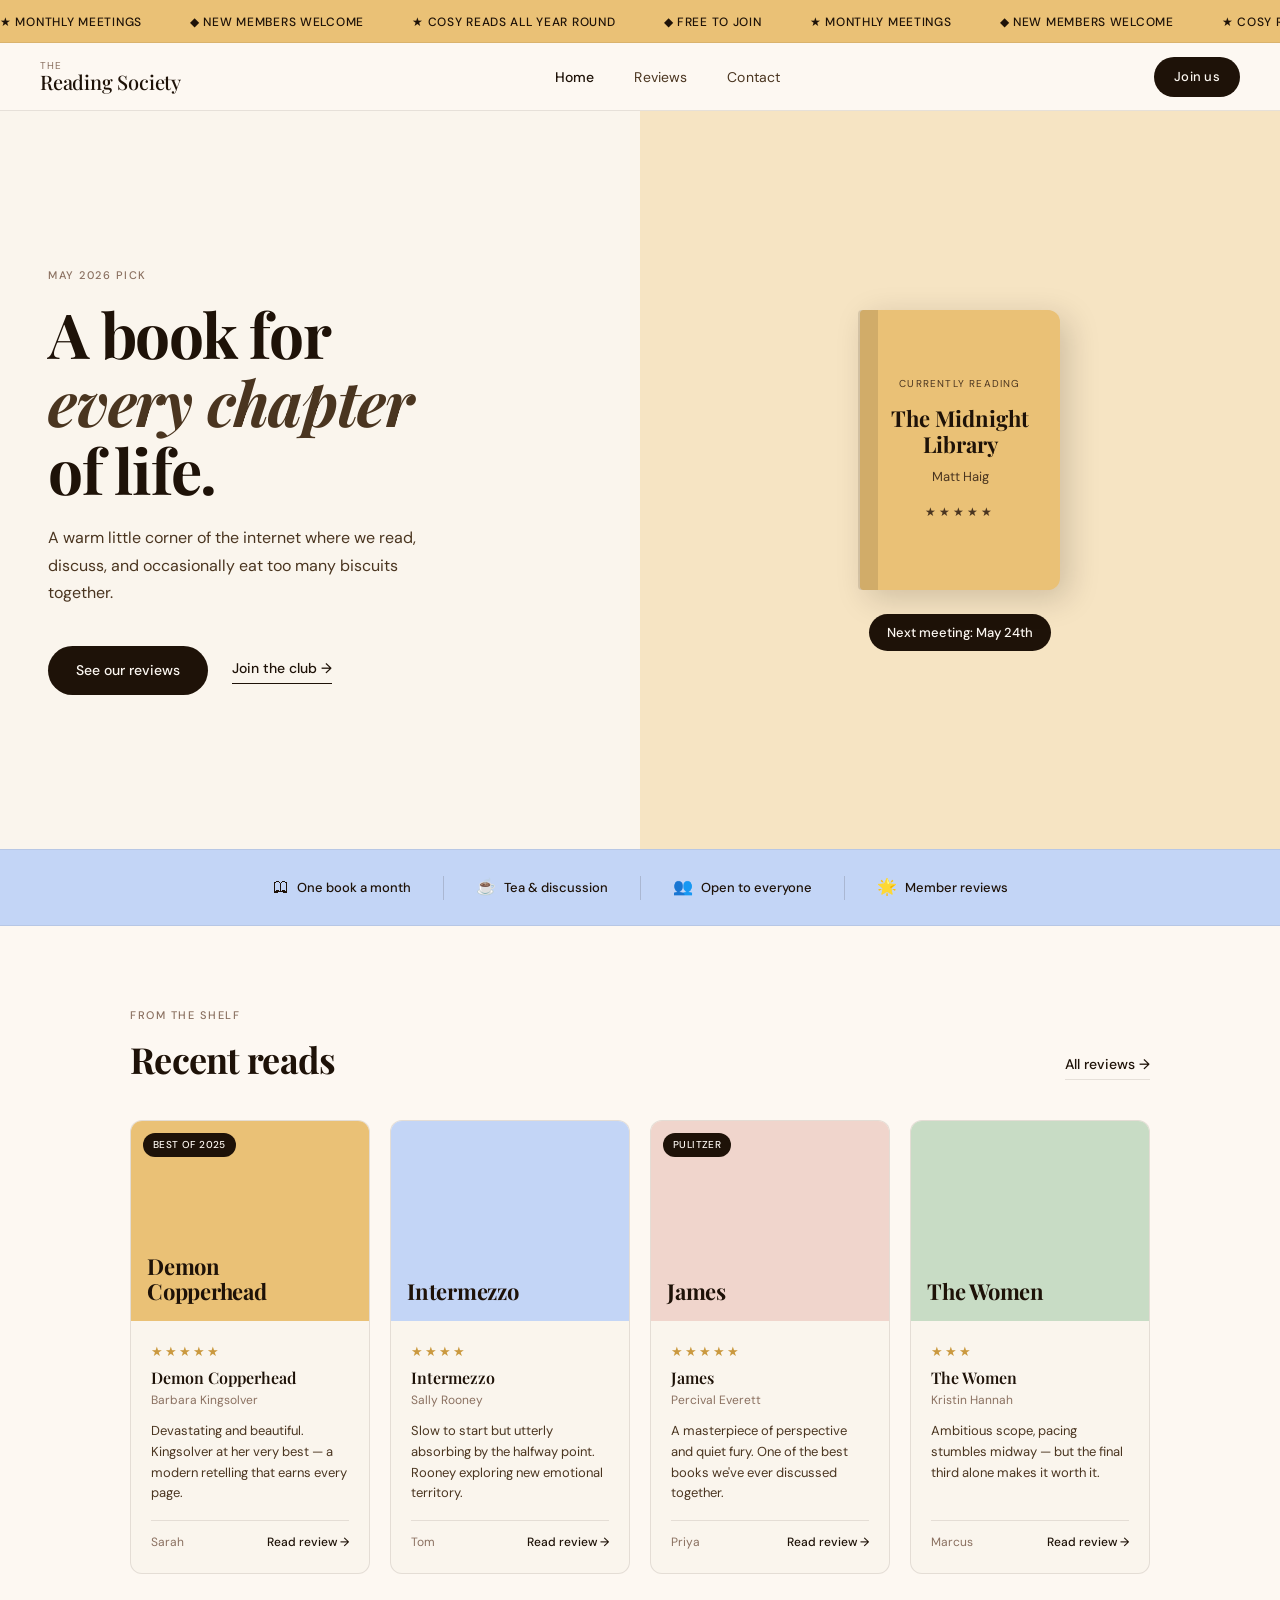
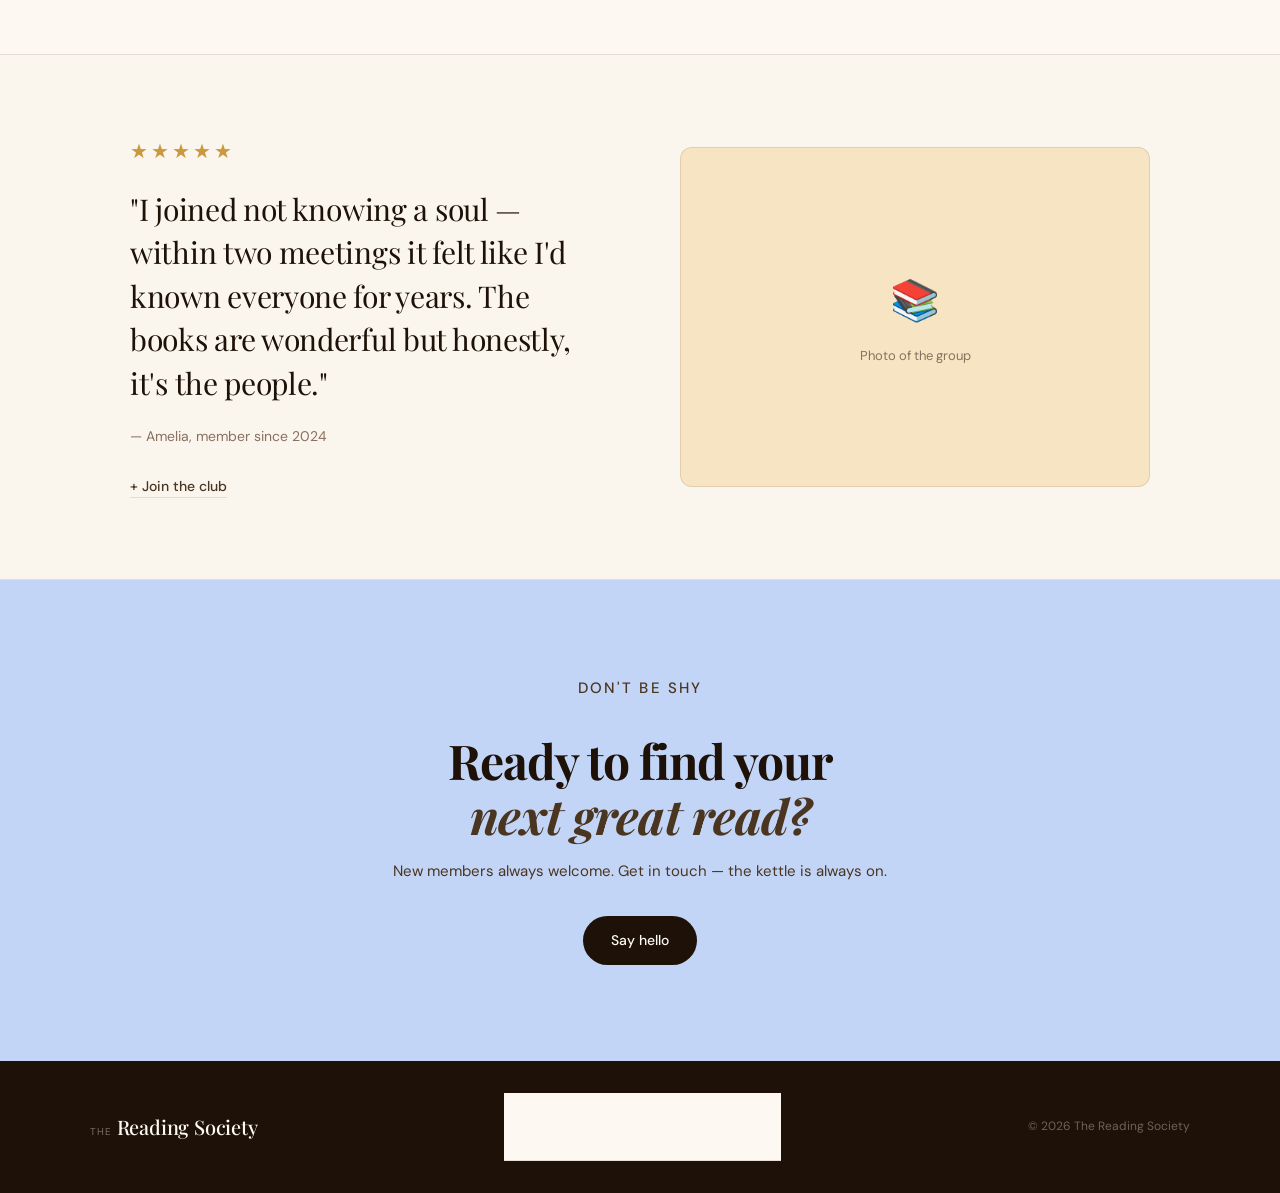
==== index.html @ 48750573 "Add files via upload" ====
<!DOCTYPE html>
<html lang="en">
<head>
  <meta charset="UTF-8" />
  <meta name="viewport" content="width=device-width, initial-scale=1.0" />
  <title>The Reading Society</title>
  <link rel="preconnect" href="https://fonts.googleapis.com" />
  <link href="https://fonts.googleapis.com/css2?family=Playfair+Display:ital,wght@0,400;0,500;0,700;1,400;1,700&family=DM+Sans:wght@300;400;500&display=swap" rel="stylesheet" />
  <link rel="stylesheet" href="style.css" />
</head>
<body>

  <!-- Ticker -->
  <div class="ticker">
    <div class="ticker-track">
      <span>&#9733; Monthly meetings</span>
      <span>&#9670; New members welcome</span>
      <span>&#9733; Cosy reads all year round</span>
      <span>&#9670; Free to join</span>
      <span>&#9733; Monthly meetings</span>
      <span>&#9670; New members welcome</span>
      <span>&#9733; Cosy reads all year round</span>
      <span>&#9670; Free to join</span>
    </div>
  </div>

  <!-- Nav -->
  <nav>
    <a href="index.html" class="logo">
      <span class="logo-word">the</span>
      <span class="logo-main">Reading Society</span>
    </a>
    <ul class="nav-links">
      <li><a href="index.html" class="active">Home</a></li>
      <li><a href="reviews.html">Reviews</a></li>
      <li><a href="contact.html">Contact</a></li>
    </ul>
    <a href="contact.html" class="nav-cta">Join us</a>
  </nav>

  <!-- Hero -->
  <section class="hero">
    <div class="hero-text">
      <p class="hero-eyebrow">May 2026 pick</p>
      <h1>A book for<br><em>every chapter</em><br>of life.</h1>
      <p class="hero-sub">A warm little corner of the internet where we read, discuss, and occasionally eat too many biscuits together.</p>
      <div class="hero-actions">
        <a href="reviews.html" class="btn-dark">See our reviews</a>
        <a href="contact.html" class="btn-ghost">Join the club &rarr;</a>
      </div>
    </div>
    <div class="hero-book">
      <div class="book-cover">
        <div class="book-cover-inner">
          <p class="cover-label">Currently reading</p>
          <h2>The Midnight Library</h2>
          <p class="cover-author">Matt Haig</p>
          <div class="cover-stars">&#9733;&#9733;&#9733;&#9733;&#9733;</div>
        </div>
      </div>
      <div class="hero-pill">Next meeting: May 24th</div>
    </div>
  </section>

  <!-- Feature strip -->
  <div class="feature-strip">
    <div class="feature-item">
      <span class="feature-icon">&#128366;</span>
      <span>One book a month</span>
    </div>
    <div class="feature-divider"></div>
    <div class="feature-item">
      <span class="feature-icon">&#9749;</span>
      <span>Tea & discussion</span>
    </div>
    <div class="feature-divider"></div>
    <div class="feature-item">
      <span class="feature-icon">&#128101;</span>
      <span>Open to everyone</span>
    </div>
    <div class="feature-divider"></div>
    <div class="feature-item">
      <span class="feature-icon">&#127775;</span>
      <span>Member reviews</span>
    </div>
  </div>

  <!-- Recent reads -->
  <section class="section">
    <div class="section-head">
      <div>
        <p class="eyebrow">From the shelf</p>
        <h2 class="section-title">Recent reads</h2>
      </div>
      <a href="reviews.html" class="link-arrow">All reviews &rarr;</a>
    </div>

    <div class="books-grid">

      <div class="book-card">
        <div class="book-card-img gold">
          <span class="card-badge">Best of 2025</span>
          <div class="card-book-title">Demon<br>Copperhead</div>
        </div>
        <div class="book-card-body">
          <div class="card-stars">&#9733;&#9733;&#9733;&#9733;&#9733;</div>
          <h3>Demon Copperhead</h3>
          <p class="card-author">Barbara Kingsolver</p>
          <p class="card-excerpt">Devastating and beautiful. Kingsolver at her very best — a modern retelling that earns every page.</p>
          <div class="card-footer">
            <span class="card-reviewer">Sarah</span>
            <a href="reviews.html" class="card-link">Read review &rarr;</a>
          </div>
        </div>
      </div>

      <div class="book-card">
        <div class="book-card-img blue">
          <div class="card-book-title">Intermezzo</div>
        </div>
        <div class="book-card-body">
          <div class="card-stars">&#9733;&#9733;&#9733;&#9733;</div>
          <h3>Intermezzo</h3>
          <p class="card-author">Sally Rooney</p>
          <p class="card-excerpt">Slow to start but utterly absorbing by the halfway point. Rooney exploring new emotional territory.</p>
          <div class="card-footer">
            <span class="card-reviewer">Tom</span>
            <a href="reviews.html" class="card-link">Read review &rarr;</a>
          </div>
        </div>
      </div>

      <div class="book-card">
        <div class="book-card-img warm">
          <span class="card-badge">Pulitzer</span>
          <div class="card-book-title">James</div>
        </div>
        <div class="book-card-body">
          <div class="card-stars">&#9733;&#9733;&#9733;&#9733;&#9733;</div>
          <h3>James</h3>
          <p class="card-author">Percival Everett</p>
          <p class="card-excerpt">A masterpiece of perspective and quiet fury. One of the best books we've ever discussed together.</p>
          <div class="card-footer">
            <span class="card-reviewer">Priya</span>
            <a href="reviews.html" class="card-link">Read review &rarr;</a>
          </div>
        </div>
      </div>

      <div class="book-card">
        <div class="book-card-img sage">
          <div class="card-book-title">The Women</div>
        </div>
        <div class="book-card-body">
          <div class="card-stars">&#9733;&#9733;&#9733;</div>
          <h3>The Women</h3>
          <p class="card-author">Kristin Hannah</p>
          <p class="card-excerpt">Ambitious scope, pacing stumbles midway — but the final third alone makes it worth it.</p>
          <div class="card-footer">
            <span class="card-reviewer">Marcus</span>
            <a href="reviews.html" class="card-link">Read review &rarr;</a>
          </div>
        </div>
      </div>

    </div>
  </section>

  <!-- Testimonial -->
  <section class="testimonial-section">
    <div class="testimonial-inner">
      <div class="testimonial-text">
        <div class="testimonial-stars">&#9733;&#9733;&#9733;&#9733;&#9733;</div>
        <blockquote>
          "I joined not knowing a soul — within two meetings it felt like I'd known everyone for years. The books are wonderful but honestly, it's the people."
        </blockquote>
        <p class="testimonial-author">&mdash; Amelia, member since 2024</p>
        <a href="contact.html" class="link-arrow warm">+ Join the club</a>
      </div>
      <div class="testimonial-image">
        <div class="image-placeholder">
          <span>&#128218;</span>
          <p>Photo of the group</p>
        </div>
      </div>
    </div>
  </section>

  <!-- Join CTA -->
  <section class="cta-section">
    <p class="eyebrow">Don't be shy</p>
    <h2>Ready to find your<br><em>next great read?</em></h2>
    <p>New members always welcome. Get in touch — the kettle is always on.</p>
    <a href="contact.html" class="btn-dark">Say hello</a>
  </section>

  <footer>
    <div class="footer-inner">
      <div class="footer-logo">
        <span class="logo-word">the</span>
        <span class="logo-main">Reading Society</span>
      </div>
      <nav class="footer-links">
        <a href="index.html">Home</a>
        <a href="reviews.html">Reviews</a>
        <a href="contact.html">Contact</a>
      </nav>
      <p class="footer-copy">&copy; 2026 The Reading Society</p>
    </div>
  </footer>

</body>
</html>
---- style.css ----
@import url('https://fonts.googleapis.com/css2?family=Playfair+Display:ital,wght@0,400;0,500;0,700;1,400;1,700&family=DM+Sans:wght@300;400;500&display=swap');

*, *::before, *::after { box-sizing: border-box; margin: 0; padding: 0; }

:root {
  --gold:       #eac176;
  --gold-light: #f6e4c3;
  --blue:       #c3d5f6;
  --blue-mid:   #a8c0ef;
  --sage:       #c8dcc5;
  --rose:       #f0d5cc;
  --cream:      #fdf8f2;
  --paper:      #faf5ed;
  --ink:        #1e1208;
  --ink-mid:    #4a3520;
  --ink-muted:  #8a7060;
  --border:     rgba(30,18,8,0.1);
}

html { scroll-behavior: smooth; }

body {
  background: var(--cream);
  color: var(--ink);
  font-family: 'DM Sans', sans-serif;
  font-size: 16px;
  line-height: 1.65;
  display: flex;
  flex-direction: column;
  min-height: 100vh;
}

main { flex: 1; }
a { color: inherit; }

/* ── Ticker ── */

.ticker {
  background: var(--gold);
  overflow: hidden;
  white-space: nowrap;
  padding: 8px 0;
  border-bottom: 1px solid rgba(30,18,8,0.08);
}

.ticker-track {
  display: inline-flex;
  gap: 3rem;
  animation: ticker 28s linear infinite;
  font-size: 12px;
  font-weight: 500;
  letter-spacing: 0.06em;
  text-transform: uppercase;
  color: var(--ink);
}

@keyframes ticker {
  from { transform: translateX(0); }
  to   { transform: translateX(-50%); }
}

/* ── Nav ── */

nav {
  display: flex;
  align-items: center;
  justify-content: space-between;
  padding: 0 2.5rem;
  height: 68px;
  background: var(--cream);
  border-bottom: 1px solid var(--border);
  position: sticky;
  top: 0;
  z-index: 100;
}

.logo {
  display: flex;
  flex-direction: column;
  line-height: 1;
  text-decoration: none;
  gap: 1px;
}

.logo-word {
  font-family: 'DM Sans', sans-serif;
  font-size: 10px;
  letter-spacing: 0.12em;
  text-transform: uppercase;
  color: var(--ink-muted);
}

.logo-main {
  font-family: 'Playfair Display', serif;
  font-size: 20px;
  font-weight: 500;
  color: var(--ink);
  letter-spacing: -0.01em;
}

.nav-links {
  display: flex;
  gap: 2.5rem;
  list-style: none;
}

.nav-links a {
  font-size: 14px;
  font-weight: 400;
  color: var(--ink-mid);
  text-decoration: none;
  letter-spacing: 0.01em;
  transition: color 0.2s;
}

.nav-links a:hover,
.nav-links a.active { color: var(--ink); }
.nav-links a.active { font-weight: 500; }

.nav-cta {
  background: var(--ink);
  color: var(--cream);
  padding: 9px 20px;
  border-radius: 40px;
  font-size: 13px;
  font-weight: 500;
  text-decoration: none;
  letter-spacing: 0.02em;
  transition: background 0.2s;
}

.nav-cta:hover { background: var(--ink-mid); }

/* ── Hero ── */

.hero {
  display: grid;
  grid-template-columns: 1fr 1fr;
  gap: 0;
  min-height: 82vh;
  align-items: stretch;
}

.hero-text {
  padding: 5rem 4rem 5rem 3rem;
  display: flex;
  flex-direction: column;
  justify-content: center;
  background: var(--paper);
}

.hero-eyebrow,
.eyebrow {
  font-size: 11px;
  letter-spacing: 0.14em;
  text-transform: uppercase;
  color: var(--ink-muted);
  margin-bottom: 1rem;
  font-weight: 500;
}

.hero h1 {
  font-family: 'Playfair Display', serif;
  font-size: clamp(40px, 5vw, 62px);
  font-weight: 700;
  line-height: 1.1;
  color: var(--ink);
  margin-bottom: 1.25rem;
  letter-spacing: -0.02em;
}

.hero h1 em {
  font-style: italic;
  color: var(--ink-mid);
}

.hero-sub {
  font-size: 16px;
  color: var(--ink-mid);
  max-width: 400px;
  line-height: 1.7;
  margin-bottom: 2.5rem;
}

.hero-actions {
  display: flex;
  align-items: center;
  gap: 1.5rem;
  flex-wrap: wrap;
}

.hero-book {
  background: var(--gold-light);
  display: flex;
  align-items: center;
  justify-content: center;
  flex-direction: column;
  gap: 1.5rem;
  position: relative;
  padding: 3rem;
}

.book-cover {
  width: 200px;
  height: 280px;
  background: var(--gold);
  border-radius: 4px 12px 12px 4px;
  display: flex;
  align-items: center;
  justify-content: center;
  box-shadow: 8px 8px 32px rgba(30,18,8,0.18), -2px 0 0 rgba(30,18,8,0.12);
  position: relative;
}

.book-cover::before {
  content: '';
  position: absolute;
  left: 0;
  top: 0;
  bottom: 0;
  width: 18px;
  background: rgba(30,18,8,0.12);
  border-radius: 4px 0 0 4px;
}

.book-cover-inner {
  text-align: center;
  padding: 1.5rem;
}

.cover-label {
  font-size: 10px;
  letter-spacing: 0.12em;
  text-transform: uppercase;
  color: var(--ink-mid);
  margin-bottom: 0.75rem;
}

.book-cover-inner h2 {
  font-family: 'Playfair Display', serif;
  font-size: 22px;
  font-weight: 700;
  color: var(--ink);
  line-height: 1.2;
  margin-bottom: 0.5rem;
}

.cover-author {
  font-size: 13px;
  color: var(--ink-mid);
  margin-bottom: 1rem;
}

.cover-stars { color: var(--ink-mid); letter-spacing: 3px; font-size: 12px; }

.hero-pill {
  background: var(--ink);
  color: var(--cream);
  padding: 8px 18px;
  border-radius: 40px;
  font-size: 13px;
  font-weight: 500;
}

/* ── Buttons ── */

.btn-dark {
  display: inline-block;
  background: var(--ink);
  color: var(--cream);
  padding: 13px 28px;
  border-radius: 40px;
  font-size: 14px;
  font-weight: 500;
  text-decoration: none;
  transition: background 0.2s;
  border: none;
  cursor: pointer;
  font-family: 'DM Sans', sans-serif;
}

.btn-dark:hover { background: var(--ink-mid); }
.btn-dark.full { width: 100%; text-align: center; display: block; }

.btn-ghost {
  display: inline-block;
  color: var(--ink);
  font-size: 14px;
  font-weight: 500;
  text-decoration: none;
  border-bottom: 1.5px solid var(--ink);
  padding-bottom: 2px;
  transition: opacity 0.2s;
}

.btn-ghost:hover { opacity: 0.6; }

.link-arrow {
  font-size: 14px;
  font-weight: 500;
  color: var(--ink);
  text-decoration: none;
  border-bottom: 1px solid var(--border);
  padding-bottom: 2px;
  transition: border-color 0.2s;
}

.link-arrow:hover { border-color: var(--ink); }
.link-arrow.warm { color: var(--ink-mid); }

/* ── Feature strip ── */

.feature-strip {
  display: flex;
  align-items: center;
  justify-content: center;
  gap: 0;
  background: var(--blue);
  border-top: 1px solid rgba(30,18,8,0.07);
  border-bottom: 1px solid rgba(30,18,8,0.07);
  padding: 1.25rem 2rem;
  flex-wrap: wrap;
}

.feature-item {
  display: flex;
  align-items: center;
  gap: 0.5rem;
  font-size: 13px;
  font-weight: 500;
  color: var(--ink);
  padding: 0.25rem 2rem;
}

.feature-icon { font-size: 16px; }

.feature-divider {
  width: 1px;
  height: 24px;
  background: rgba(30,18,8,0.15);
}

/* ── Sections ── */

.section {
  max-width: 1100px;
  margin: 0 auto;
  padding: 5rem 2.5rem;
}

.section-head {
  display: flex;
  align-items: flex-end;
  justify-content: space-between;
  margin-bottom: 2.5rem;
}

.section-title {
  font-family: 'Playfair Display', serif;
  font-size: 36px;
  font-weight: 700;
  color: var(--ink);
  letter-spacing: -0.02em;
  line-height: 1.1;
}

/* ── Book cards ── */

.books-grid {
  display: grid;
  grid-template-columns: repeat(4, 1fr);
  gap: 1.25rem;
}

.book-card {
  border-radius: 12px;
  overflow: hidden;
  border: 1px solid var(--border);
  background: var(--paper);
  display: flex;
  flex-direction: column;
}

.book-card-img {
  height: 200px;
  display: flex;
  align-items: flex-end;
  padding: 1rem;
  position: relative;
}

.book-card-img.gold  { background: var(--gold); }
.book-card-img.blue  { background: var(--blue); }
.book-card-img.warm  { background: var(--rose); }
.book-card-img.sage  { background: var(--sage); }

.card-book-title {
  font-family: 'Playfair Display', serif;
  font-size: 22px;
  font-weight: 700;
  color: var(--ink);
  line-height: 1.15;
  letter-spacing: -0.01em;
}

.card-badge {
  position: absolute;
  top: 12px;
  left: 12px;
  background: var(--ink);
  color: var(--cream);
  font-size: 10px;
  font-weight: 500;
  padding: 4px 10px;
  border-radius: 20px;
  letter-spacing: 0.04em;
  text-transform: uppercase;
}

.book-card-body {
  padding: 1.25rem;
  display: flex;
  flex-direction: column;
  gap: 4px;
  flex: 1;
}

.card-stars {
  color: var(--gold);
  font-size: 13px;
  letter-spacing: 2px;
  margin-bottom: 2px;
  filter: saturate(1.5) brightness(0.8);
}

.book-card-body h3 {
  font-family: 'Playfair Display', serif;
  font-size: 16px;
  font-weight: 600;
  color: var(--ink);
  line-height: 1.2;
}

.card-author {
  font-size: 12px;
  color: var(--ink-muted);
  margin-bottom: 6px;
}

.card-excerpt {
  font-size: 13px;
  color: var(--ink-mid);
  line-height: 1.6;
  flex: 1;
}

.card-footer {
  display: flex;
  align-items: center;
  justify-content: space-between;
  margin-top: 0.75rem;
  padding-top: 0.75rem;
  border-top: 1px solid var(--border);
}

.card-reviewer {
  font-size: 12px;
  color: var(--ink-muted);
}

.card-link {
  font-size: 12px;
  font-weight: 500;
  color: var(--ink);
  text-decoration: none;
}

.card-link:hover { text-decoration: underline; }

/* ── Testimonial ── */

.testimonial-section {
  background: var(--paper);
  border-top: 1px solid var(--border);
  border-bottom: 1px solid var(--border);
}

.testimonial-inner {
  max-width: 1100px;
  margin: 0 auto;
  padding: 5rem 2.5rem;
  display: grid;
  grid-template-columns: 1fr 1fr;
  gap: 5rem;
  align-items: center;
}

.testimonial-stars {
  color: var(--gold);
  font-size: 20px;
  letter-spacing: 3px;
  margin-bottom: 1.25rem;
  filter: saturate(1.5) brightness(0.8);
}

.testimonial-text blockquote {
  font-family: 'Playfair Display', serif;
  font-size: clamp(22px, 3vw, 30px);
  font-weight: 400;
  line-height: 1.45;
  color: var(--ink);
  margin-bottom: 1.25rem;
  letter-spacing: -0.01em;
}

.testimonial-author {
  font-size: 14px;
  color: var(--ink-muted);
  margin-bottom: 1.5rem;
}

.testimonial-image .image-placeholder {
  background: var(--gold-light);
  border-radius: 12px;
  height: 340px;
  display: flex;
  flex-direction: column;
  align-items: center;
  justify-content: center;
  gap: 0.75rem;
  border: 1px solid var(--border);
}

.image-placeholder span { font-size: 40px; }
.image-placeholder p { font-size: 13px; color: var(--ink-muted); }

/* ── CTA section ── */

.cta-section {
  background: var(--blue);
  text-align: center;
  padding: 6rem 2.5rem;
}

.cta-section h2 {
  font-family: 'Playfair Display', serif;
  font-size: clamp(32px, 4vw, 48px);
  font-weight: 700;
  color: var(--ink);
  line-height: 1.15;
  margin-bottom: 1rem;
  letter-spacing: -0.02em;
}

.cta-section h2 em { font-style: italic; color: var(--ink-mid); }
.cta-section p { font-size: 15px; color: var(--ink-mid); margin-bottom: 2rem; }

/* ── Page header ── */

.page-header {
  background: var(--gold-light);
  padding: 4.5rem 3rem;
  text-align: center;
  border-bottom: 1px solid var(--border);
}

.page-header h1 {
  font-family: 'Playfair Display', serif;
  font-size: clamp(36px, 5vw, 58px);
  font-weight: 700;
  color: var(--ink);
  letter-spacing: -0.02em;
  margin-bottom: 0.75rem;
}

.page-header h1 em { font-style: italic; color: var(--ink-mid); }

.page-header-sub {
  font-size: 16px;
  color: var(--ink-mid);
  max-width: 520px;
  margin: 0 auto;
}

/* ── Full review cards ── */

.reviews-page {
  max-width: 900px;
  margin: 0 auto;
  padding: 3rem 2.5rem;
  display: flex;
  flex-direction: column;
  gap: 1.5rem;
}

.review-full-card {
  display: grid;
  grid-template-columns: 220px 1fr;
  border: 1px solid var(--border);
  border-radius: 12px;
  overflow: hidden;
  background: var(--paper);
}

.rfc-aside {
  display: flex;
  flex-direction: column;
  justify-content: flex-end;
  padding: 1.5rem;
  position: relative;
  min-height: 200px;
}

.rfc-aside.gold-bg { background: var(--gold); }
.rfc-aside.blue-bg { background: var(--blue); }
.rfc-aside.warm-bg { background: var(--rose); }
.rfc-aside.sage-bg { background: var(--sage); }

.rfc-cover-text {
  font-family: 'Playfair Display', serif;
  font-size: 26px;
  font-weight: 700;
  color: var(--ink);
  line-height: 1.15;
  letter-spacing: -0.02em;
}

.rfc-badge {
  position: absolute;
  top: 12px;
  left: 12px;
  background: var(--ink);
  color: var(--cream);
  font-size: 10px;
  font-weight: 500;
  padding: 4px 10px;
  border-radius: 20px;
  letter-spacing: 0.04em;
  text-transform: uppercase;
}

.rfc-body {
  padding: 2rem;
  display: flex;
  flex-direction: column;
  gap: 0.4rem;
}

.rfc-stars {
  color: var(--gold);
  font-size: 14px;
  letter-spacing: 3px;
  margin-bottom: 0.25rem;
  filter: saturate(1.5) brightness(0.75);
}

.rfc-body h2 {
  font-family: 'Playfair Display', serif;
  font-size: 24px;
  font-weight: 700;
  color: var(--ink);
  letter-spacing: -0.02em;
}

.rfc-meta {
  font-size: 12px;
  color: var(--ink-muted);
  margin-bottom: 0.5rem;
}

.rfc-tags { display: flex; gap: 6px; margin-bottom: 0.5rem; }

.tag {
  background: var(--gold-light);
  color: var(--ink-mid);
  font-size: 11px;
  font-weight: 500;
  padding: 3px 10px;
  border-radius: 20px;
  letter-spacing: 0.03em;
}

.rfc-body p {
  font-size: 14px;
  color: var(--ink-mid);
  line-height: 1.7;
}

.rfc-verdict {
  display: flex;
  align-items: center;
  gap: 0.5rem;
  margin-top: 0.75rem;
  padding-top: 0.75rem;
  border-top: 1px solid var(--border);
}

.verdict-label {
  font-size: 11px;
  font-weight: 500;
  color: var(--ink-muted);
  letter-spacing: 0.04em;
  text-transform: uppercase;
}

.verdict-text {
  font-size: 13px;
  font-weight: 500;
  color: var(--ink);
}

/* ── Contact page ── */

.contact-page {
  max-width: 1000px;
  margin: 0 auto;
  padding: 4rem 2.5rem;
}

.contact-grid {
  display: grid;
  grid-template-columns: 1fr 2fr;
  gap: 4rem;
  align-items: start;
}

.info-block {
  margin-bottom: 2rem;
  padding-bottom: 2rem;
  border-bottom: 1px solid var(--border);
}

.info-block:last-child { border-bottom: none; margin-bottom: 0; padding-bottom: 0; }

.info-icon { font-size: 22px; margin-bottom: 0.5rem; }

.info-block h3 {
  font-family: 'Playfair Display', serif;
  font-size: 17px;
  font-weight: 600;
  color: var(--ink);
  margin-bottom: 0.4rem;
}

.info-block p { font-size: 14px; color: var(--ink-mid); line-height: 1.65; }

.contact-form-wrap {
  background: var(--paper);
  border: 1px solid var(--border);
  border-radius: 16px;
  padding: 2.5rem;
}

.contact-form-wrap h2 {
  font-family: 'Playfair Display', serif;
  font-size: 26px;
  font-weight: 700;
  color: var(--ink);
  margin-bottom: 1.75rem;
  letter-spacing: -0.02em;
}

.form-row-two {
  display: grid;
  grid-template-columns: 1fr 1fr;
  gap: 1rem;
}

.form-group {
  display: flex;
  flex-direction: column;
  gap: 0.4rem;
  margin-bottom: 1rem;
}

.form-group label {
  font-size: 12px;
  font-weight: 500;
  color: var(--ink-muted);
  letter-spacing: 0.04em;
  text-transform: uppercase;
}

.form-group input,
.form-group textarea {
  padding: 11px 14px;
  background: var(--cream);
  border: 1px solid var(--border);
  border-radius: 8px;
  font-family: 'DM Sans', sans-serif;
  font-size: 14px;
  color: var(--ink);
  transition: border-color 0.2s;
  width: 100%;
}

.form-group input:focus,
.form-group textarea:focus {
  outline: none;
  border-color: var(--gold);
}

.form-group textarea { resize: vertical; }

.form-note {
  font-size: 12px;
  color: var(--ink-muted);
  margin-top: 1rem;
  font-style: italic;
}

.form-note a { color: var(--ink-mid); }
.form-note code {
  background: var(--gold-light);
  padding: 2px 6px;
  border-radius: 4px;
  font-style: normal;
  font-size: 11px;
}

/* ── Footer ── */

footer {
  background: var(--ink);
  padding: 2rem 2.5rem;
}

.footer-inner {
  max-width: 1100px;
  margin: 0 auto;
  display: flex;
  align-items: center;
  justify-content: space-between;
  flex-wrap: wrap;
  gap: 1rem;
}

.footer-logo .logo-word { color: rgba(253,248,242,0.4); }
.footer-logo .logo-main { color: var(--cream); }

.footer-links {
  display: flex;
  gap: 2rem;
}

.footer-links a {
  font-size: 13px;
  color: rgba(253,248,242,0.55);
  text-decoration: none;
  transition: color 0.2s;
}

.footer-links a:hover { color: var(--cream); }

.footer-copy {
  font-size: 12px;
  color: rgba(253,248,242,0.35);
}

/* ── Responsive ── */

@media (max-width: 900px) {
  .hero { grid-template-columns: 1fr; min-height: auto; }
  .hero-book { min-height: 340px; }
  .books-grid { grid-template-columns: repeat(2, 1fr); }
  .testimonial-inner { grid-template-columns: 1fr; gap: 2.5rem; }
  .contact-grid { grid-template-columns: 1fr; gap: 2.5rem; }
  .review-full-card { grid-template-columns: 1fr; }
  .rfc-aside { min-height: 140px; justify-content: flex-end; }
}

@media (max-width: 600px) {
  nav { padding: 0 1.25rem; }
  .nav-links { display: none; }
  .section { padding: 3rem 1.5rem; }
  .books-grid { grid-template-columns: 1fr; }
  .form-row-two { grid-template-columns: 1fr; }
  .hero-text { padding: 3rem 1.5rem; }
  .footer-inner { flex-direction: column; text-align: center; }
}
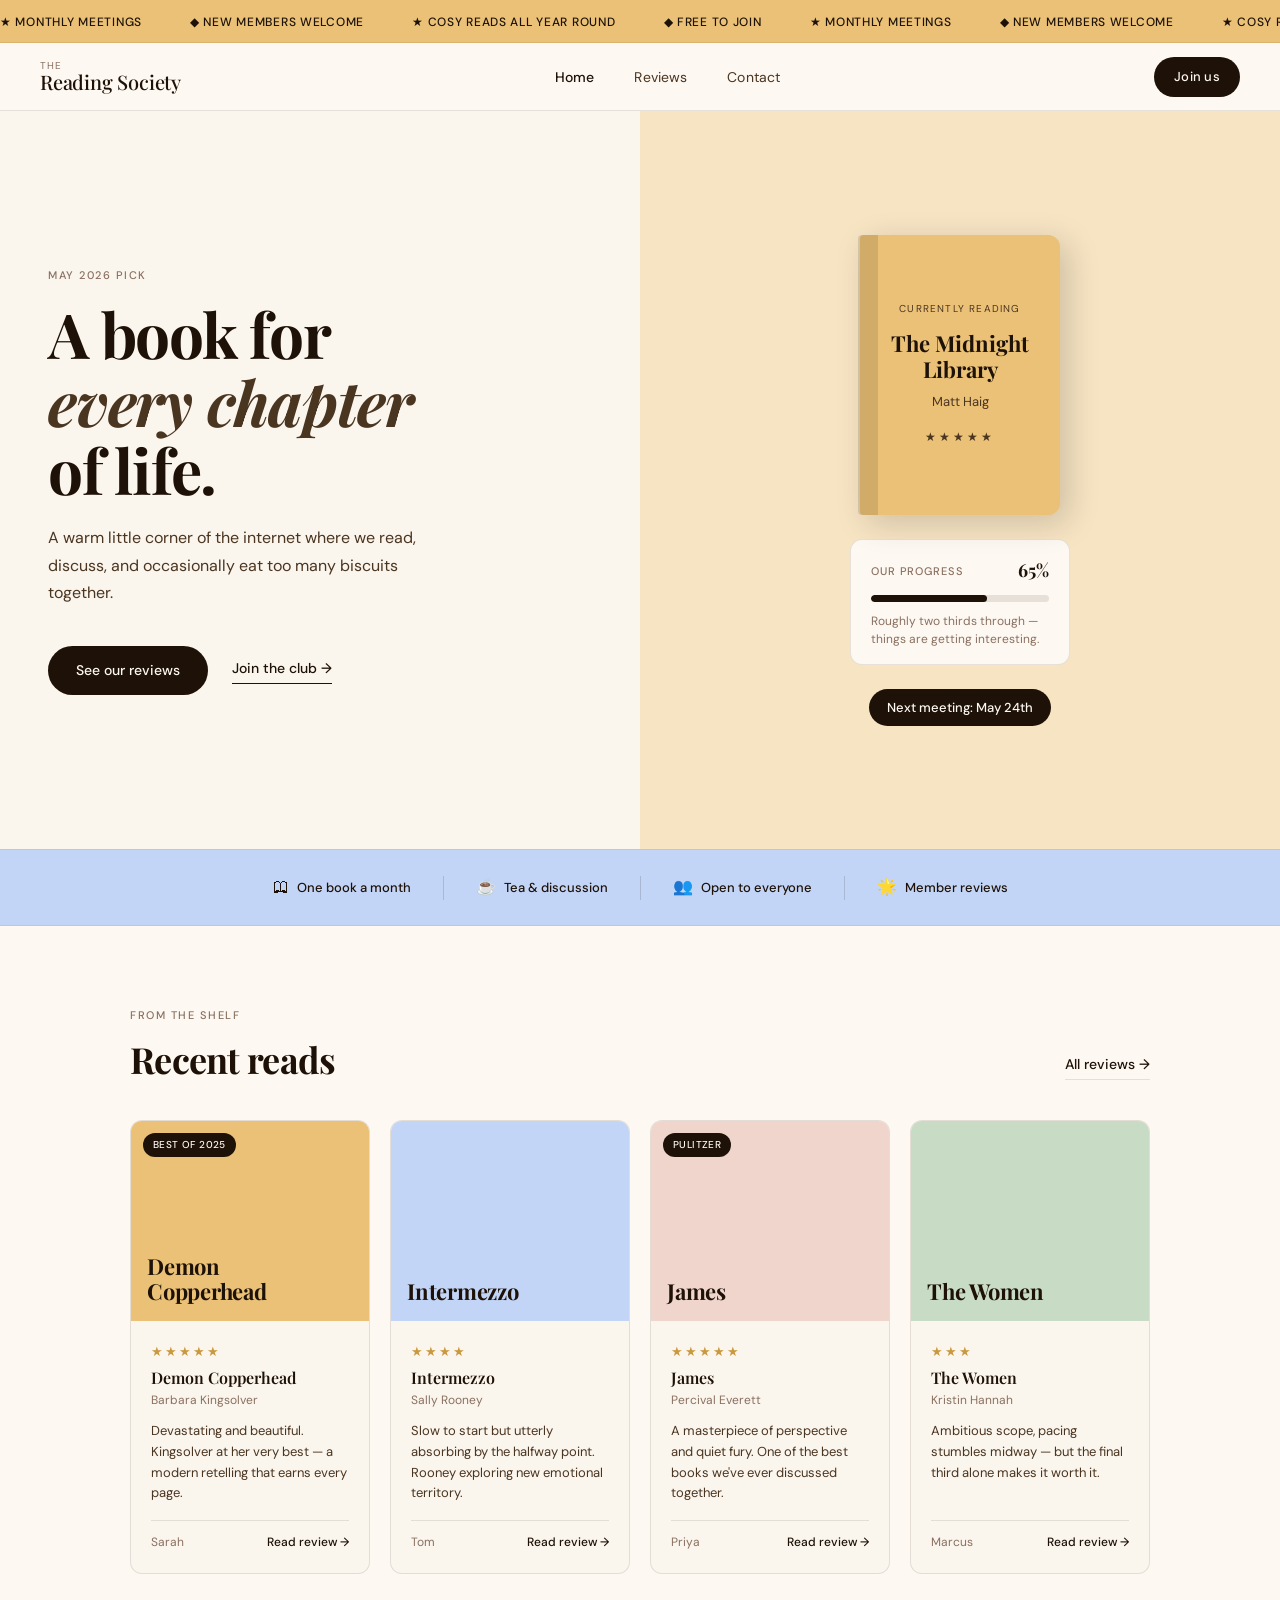
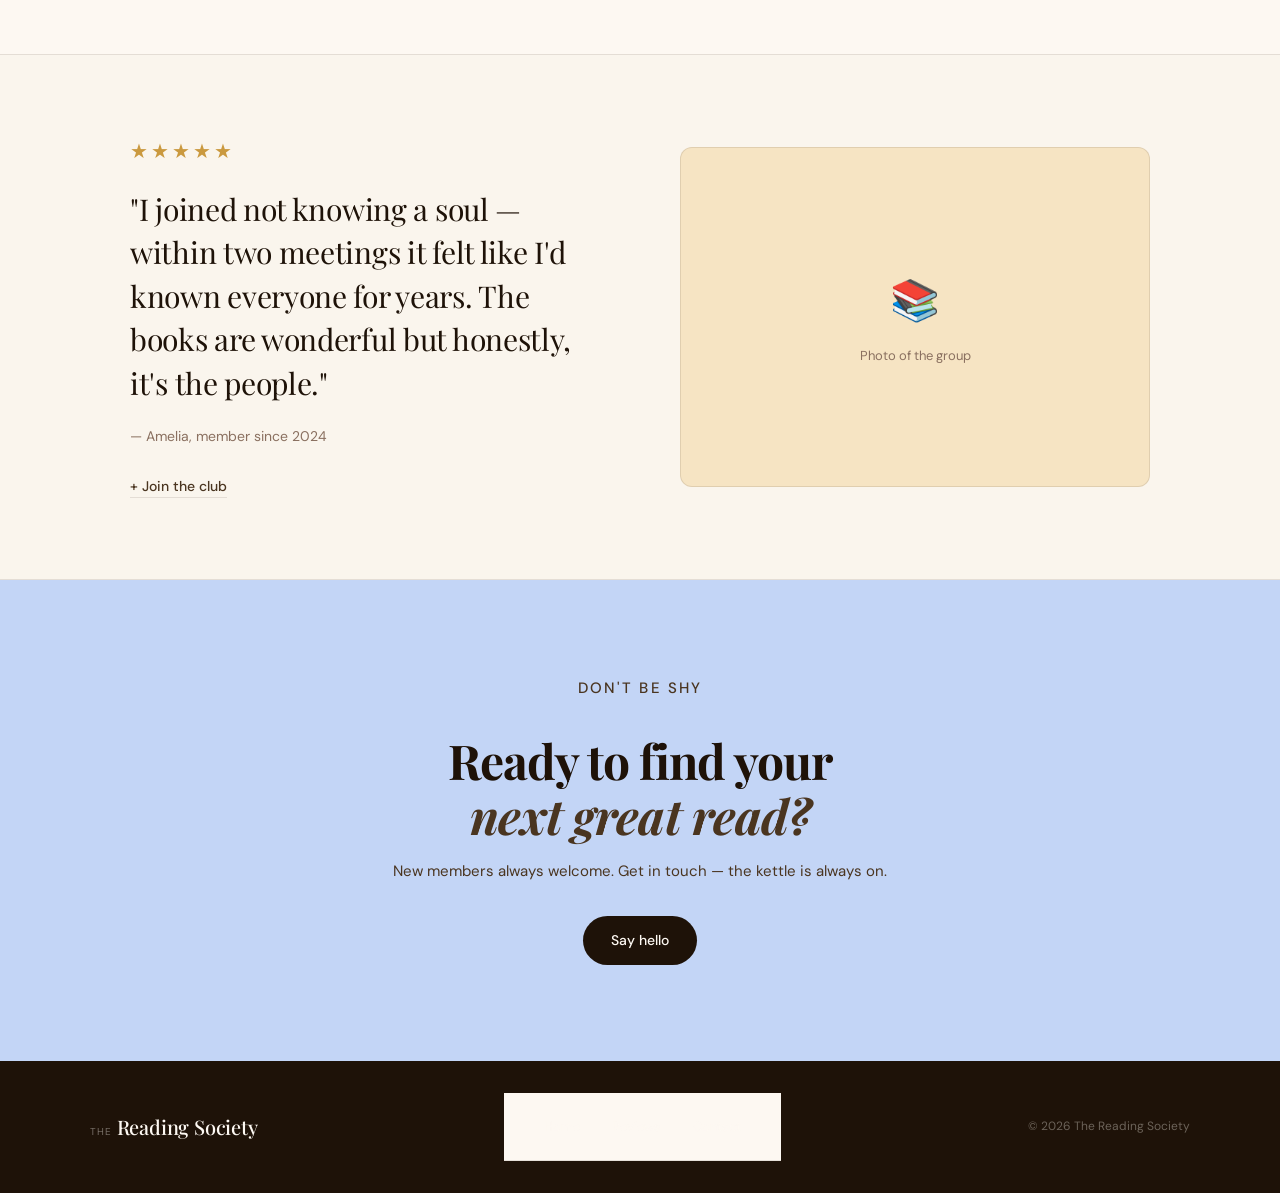
==== commit 5de6cbb3: "Add files via upload" ====
--- a/index.html
+++ b/index.html
@@ -53,14 +53,46 @@
       <div class="book-cover">
         <div class="book-cover-inner">
           <p class="cover-label">Currently reading</p>
-          <h2>The Midnight Library</h2>
-          <p class="cover-author">Matt Haig</p>
+          <h2 id="hero-book-title">The Midnight Library</h2>
+          <p class="cover-author" id="hero-book-author">Matt Haig</p>
           <div class="cover-stars">&#9733;&#9733;&#9733;&#9733;&#9733;</div>
         </div>
       </div>
-      <div class="hero-pill">Next meeting: May 24th</div>
-    </div>
-  </section>
+
+      <div class="progress-card">
+        <div class="progress-header">
+          <span class="progress-label">Our progress</span>
+          <span class="progress-pct" id="progress-pct">65%</span>
+        </div>
+        <div class="progress-track">
+          <div class="progress-fill" id="progress-fill" style="width: 65%"></div>
+        </div>
+        <p class="progress-sub" id="progress-sub">Roughly two thirds through — things are getting interesting.</p>
+      </div>
+
+      <div class="hero-pill" id="hero-meeting">Next meeting: May 24th</div>
+    </div>
+  </section>
+
+  <script src="transitions.js"></script>
+  <script>
+    (function() {
+      var data = localStorage.getItem('rs_book_data');
+      if (!data) return;
+      try {
+        var d = JSON.parse(data);
+        if (d.title)    document.getElementById('hero-book-title').textContent  = d.title;
+        if (d.author)   document.getElementById('hero-book-author').textContent = d.author;
+        if (d.meeting)  document.getElementById('hero-meeting').textContent     = 'Next meeting: ' + d.meeting;
+        if (d.progress !== undefined) {
+          var pct = Math.min(100, Math.max(0, d.progress));
+          document.getElementById('progress-pct').textContent    = pct + '%';
+          document.getElementById('progress-fill').style.width   = pct + '%';
+        }
+        if (d.note) document.getElementById('progress-sub').textContent = d.note;
+      } catch(e) {}
+    })();
+  </script>
 
   <!-- Feature strip -->
   <div class="feature-strip">
--- a/style.css
+++ b/style.css
@@ -200,6 +200,59 @@
   padding: 3rem;
 }
 
+/* ── Progress card ── */
+
+.progress-card {
+  background: var(--cream);
+  border: 1px solid var(--border);
+  border-radius: 12px;
+  padding: 1rem 1.25rem;
+  width: 220px;
+}
+
+.progress-header {
+  display: flex;
+  align-items: center;
+  justify-content: space-between;
+  margin-bottom: 0.6rem;
+}
+
+.progress-label {
+  font-size: 11px;
+  font-weight: 500;
+  letter-spacing: 0.08em;
+  text-transform: uppercase;
+  color: var(--ink-muted);
+}
+
+.progress-pct {
+  font-family: 'Playfair Display', serif;
+  font-size: 18px;
+  font-weight: 700;
+  color: var(--ink);
+}
+
+.progress-track {
+  height: 7px;
+  background: rgba(30,18,8,0.1);
+  border-radius: 999px;
+  overflow: hidden;
+  margin-bottom: 0.6rem;
+}
+
+.progress-fill {
+  height: 100%;
+  background: var(--ink);
+  border-radius: 999px;
+  transition: width 0.8s cubic-bezier(0.4, 0, 0.2, 1);
+}
+
+.progress-sub {
+  font-size: 12px;
+  color: var(--ink-muted);
+  line-height: 1.5;
+}
+
 .book-cover {
   width: 200px;
   height: 280px;
@@ -857,6 +910,57 @@
   color: rgba(253,248,242,0.35);
 }
 
+/* ── Page transitions ── */
+
+body {
+  opacity: 0;
+  animation: pageFadeIn 0.4s ease forwards;
+}
+
+@keyframes pageFadeIn {
+  from { opacity: 0; transform: translateY(6px); }
+  to   { opacity: 1; transform: translateY(0); }
+}
+
+body.fade-out {
+  opacity: 0;
+  transform: translateY(-6px);
+  transition: opacity 0.25s ease, transform 0.25s ease;
+}
+
+/* ── Back to top button ── */
+
+.back-to-top {
+  position: fixed;
+  bottom: 2rem;
+  right: 2rem;
+  width: 44px;
+  height: 44px;
+  background: var(--ink);
+  color: var(--cream);
+  border: none;
+  border-radius: 50%;
+  font-size: 18px;
+  cursor: pointer;
+  display: flex;
+  align-items: center;
+  justify-content: center;
+  opacity: 0;
+  pointer-events: none;
+  transform: translateY(12px);
+  transition: opacity 0.3s ease, transform 0.3s ease, background 0.2s;
+  z-index: 200;
+  line-height: 1;
+}
+
+.back-to-top.visible {
+  opacity: 1;
+  pointer-events: auto;
+  transform: translateY(0);
+}
+
+.back-to-top:hover { background: var(--ink-mid); }
+
 /* ── Responsive ── */
 
 @media (max-width: 900px) {
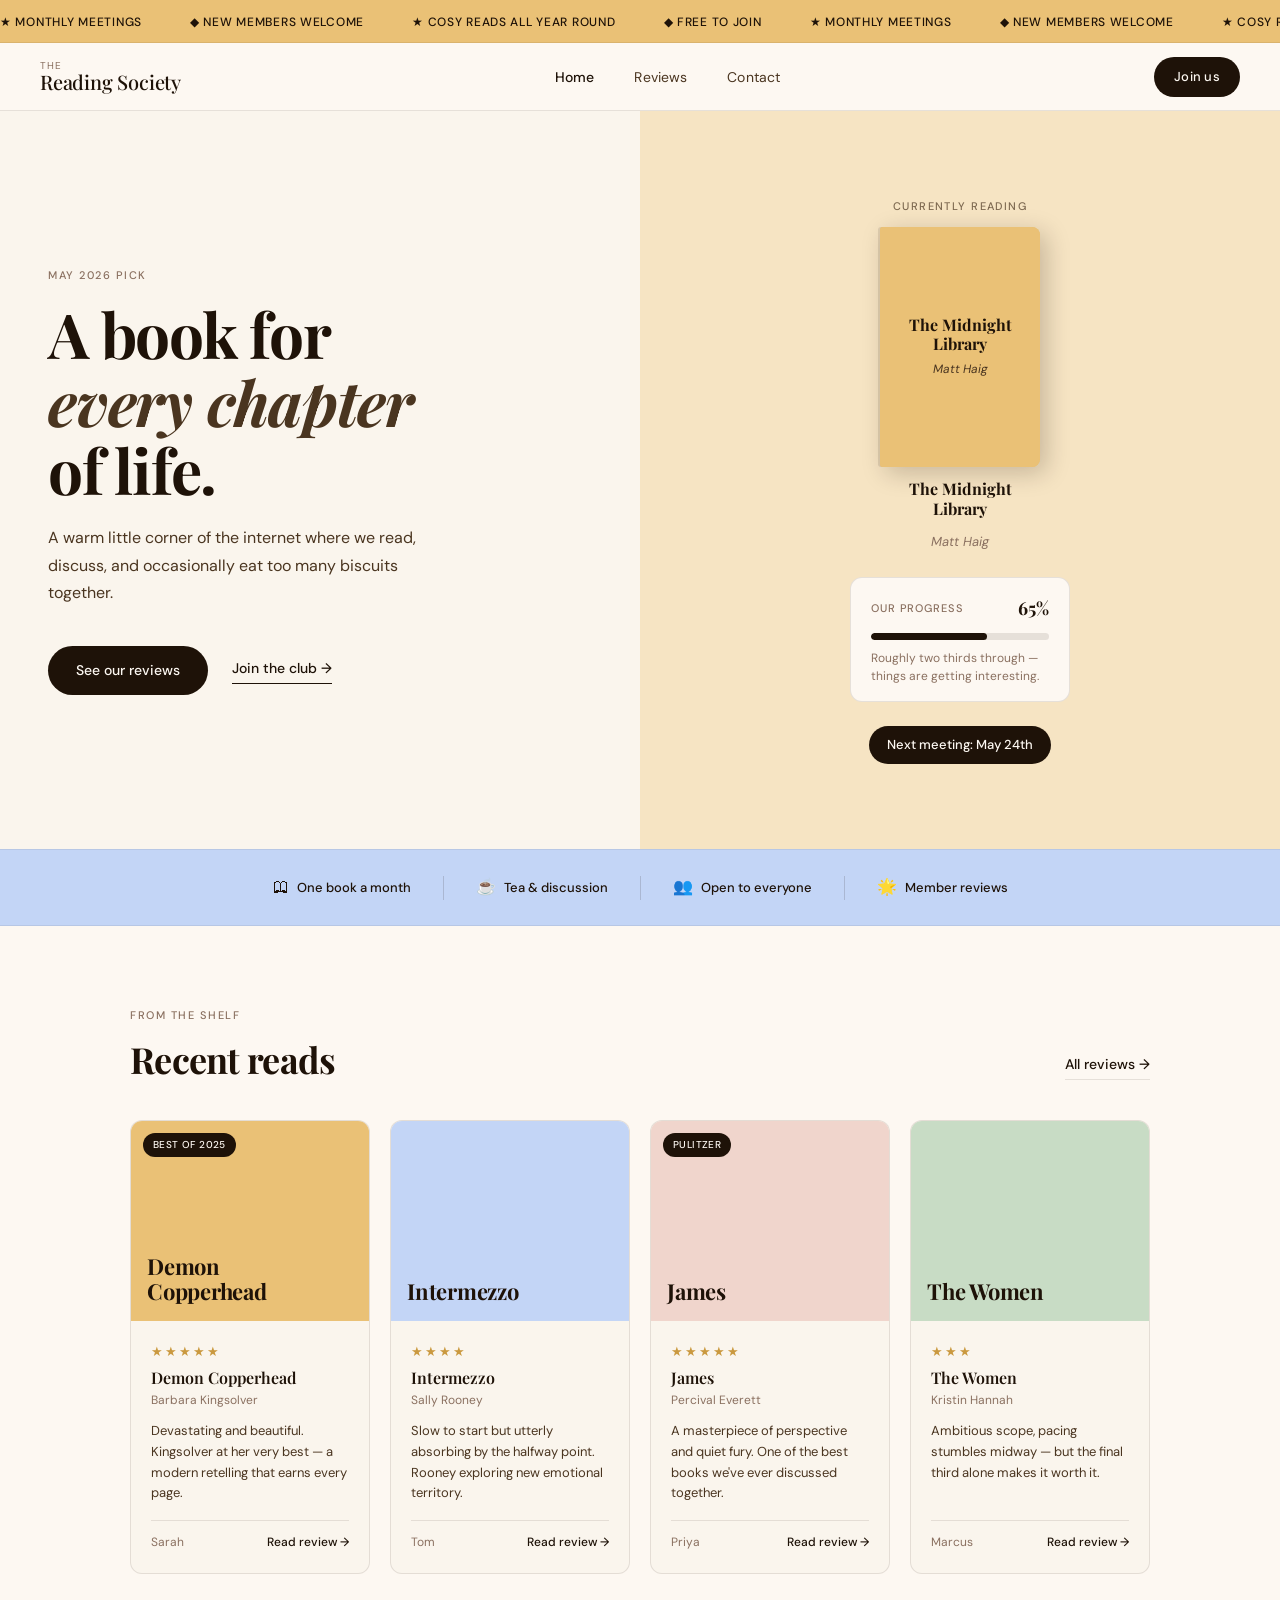
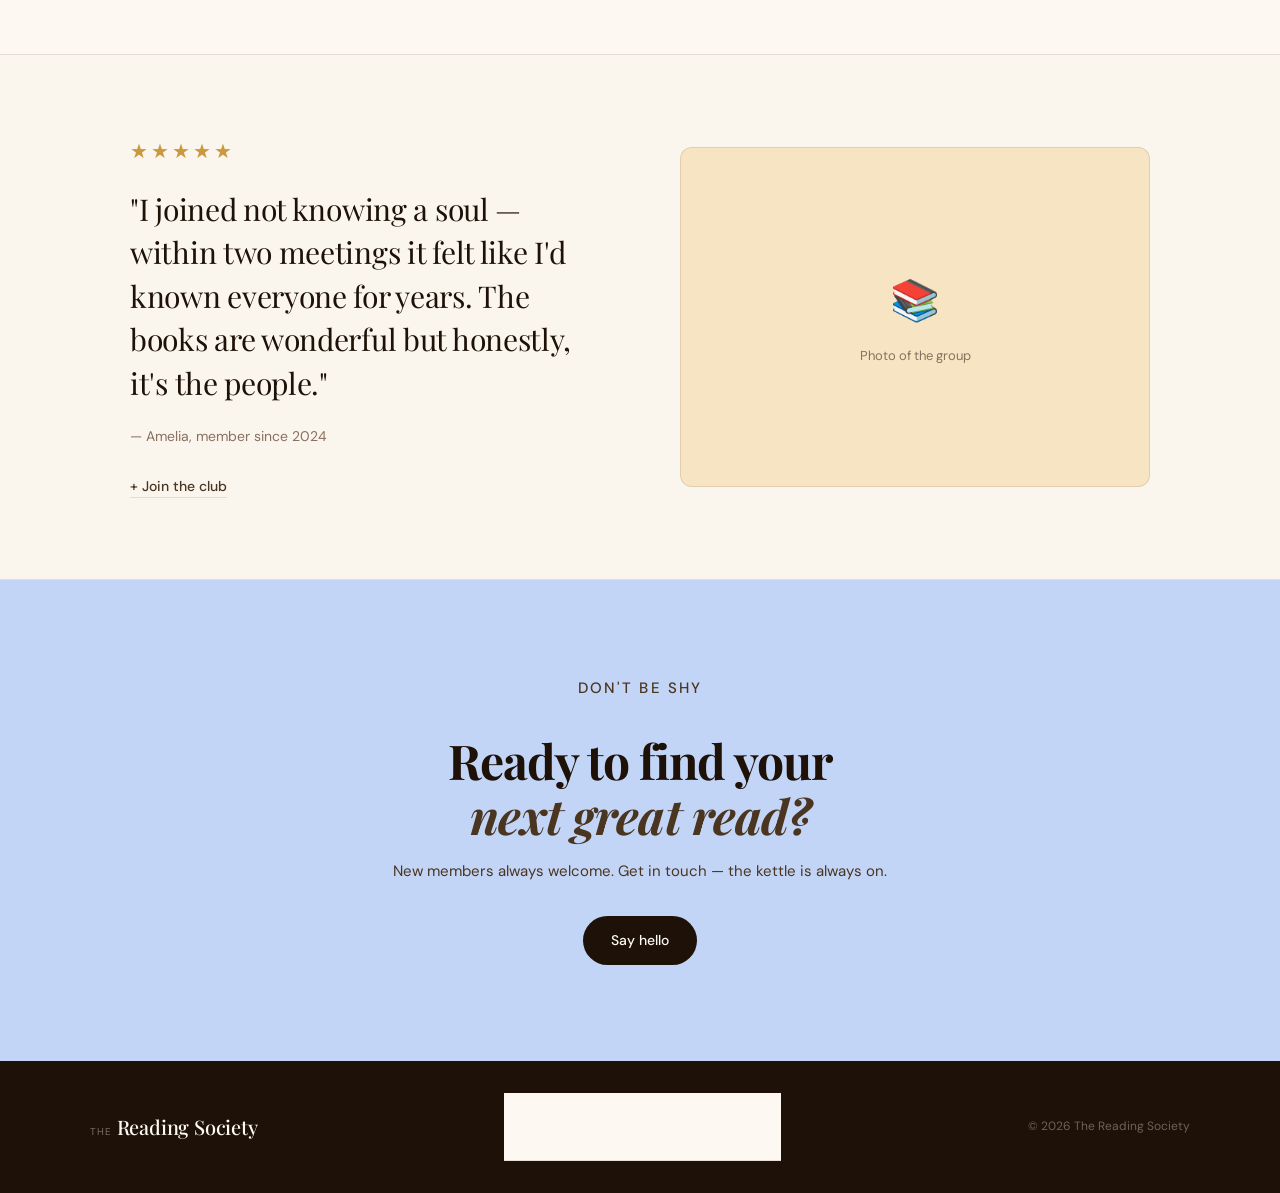
==== commit 3fea61ee: "Add files via upload" ====
--- a/index.html
+++ b/index.html
@@ -50,13 +50,23 @@
       </div>
     </div>
     <div class="hero-book">
-      <div class="book-cover">
-        <div class="book-cover-inner">
-          <p class="cover-label">Currently reading</p>
-          <h2 id="hero-book-title">The Midnight Library</h2>
-          <p class="cover-author" id="hero-book-author">Matt Haig</p>
-          <div class="cover-stars">&#9733;&#9733;&#9733;&#9733;&#9733;</div>
-        </div>
+      <div class="book-cover-wrap">
+        <p class="cover-eyebrow">Currently reading</p>
+        <div class="book-img-frame">
+          <img
+            id="hero-cover-img"
+            src="https://books.google.com/books/content?id=O6H3DwAAQBAJ&printsec=frontcover&img=1&zoom=2"
+            alt="Book cover"
+            class="book-img"
+            onerror="this.style.display='none';document.getElementById('book-img-fallback').style.display='flex'"
+          />
+          <div id="book-img-fallback" class="book-img-fallback" style="display:none">
+            <span id="hero-book-title-fb">The Midnight Library</span>
+            <span id="hero-book-author-fb">Matt Haig</span>
+          </div>
+        </div>
+        <h2 id="hero-book-title" class="cover-title-below">The Midnight Library</h2>
+        <p id="hero-book-author" class="cover-author-below">Matt Haig</p>
       </div>
 
       <div class="progress-card">
@@ -81,8 +91,25 @@
       if (!data) return;
       try {
         var d = JSON.parse(data);
-        if (d.title)    document.getElementById('hero-book-title').textContent  = d.title;
-        if (d.author)   document.getElementById('hero-book-author').textContent = d.author;
+        if (d.title) {
+          document.getElementById('hero-book-title').textContent = d.title;
+          var fb = document.getElementById('hero-book-title-fb');
+          if (fb) fb.textContent = d.title;
+        }
+        if (d.author) {
+          document.getElementById('hero-book-author').textContent = d.author;
+          var fba = document.getElementById('hero-book-author-fb');
+          if (fba) fba.textContent = d.author;
+        }
+        if (d.googleBooksId) {
+          var img = document.getElementById('hero-cover-img');
+          if (img) {
+            img.src = 'https://books.google.com/books/content?id=' + d.googleBooksId + '&printsec=frontcover&img=1&zoom=2';
+            img.style.display = '';
+            var fb2 = document.getElementById('book-img-fallback');
+            if (fb2) fb2.style.display = 'none';
+          }
+        }
         if (d.meeting)  document.getElementById('hero-meeting').textContent     = 'Next meeting: ' + d.meeting;
         if (d.progress !== undefined) {
           var pct = Math.min(100, Math.max(0, d.progress));
--- a/style.css
+++ b/style.css
@@ -253,6 +253,83 @@
   line-height: 1.5;
 }
 
+.book-cover-wrap {
+  display: flex;
+  flex-direction: column;
+  align-items: center;
+  gap: 0.75rem;
+}
+
+.cover-eyebrow {
+  font-size: 11px;
+  font-weight: 500;
+  letter-spacing: 0.13em;
+  text-transform: uppercase;
+  color: var(--ink-mid);
+  opacity: 0.7;
+}
+
+.book-img-frame {
+  width: 160px;
+  height: 240px;
+  border-radius: 3px 8px 8px 3px;
+  overflow: hidden;
+  box-shadow: 6px 6px 24px rgba(30,18,8,0.22), -2px 0 0 rgba(30,18,8,0.1);
+  position: relative;
+  background: var(--gold);
+}
+
+.book-img {
+  width: 100%;
+  height: 100%;
+  object-fit: cover;
+  display: block;
+}
+
+.book-img-fallback {
+  width: 100%;
+  height: 100%;
+  background: var(--gold);
+  display: flex;
+  flex-direction: column;
+  align-items: center;
+  justify-content: center;
+  padding: 1rem;
+  text-align: center;
+  gap: 0.4rem;
+}
+
+.book-img-fallback span:first-child {
+  font-family: 'Playfair Display', serif;
+  font-size: 16px;
+  font-weight: 700;
+  color: var(--ink);
+  line-height: 1.2;
+}
+
+.book-img-fallback span:last-child {
+  font-size: 12px;
+  color: var(--ink-mid);
+  font-style: italic;
+}
+
+.cover-title-below {
+  font-family: 'Playfair Display', serif;
+  font-size: 16px;
+  font-weight: 700;
+  color: var(--ink);
+  text-align: center;
+  line-height: 1.25;
+  max-width: 160px;
+}
+
+.cover-author-below {
+  font-size: 13px;
+  color: var(--ink-muted);
+  font-style: italic;
+  text-align: center;
+}
+
 .book-cover {
   width: 200px;
   height: 280px;
@@ -908,24 +985,6 @@
 .footer-copy {
   font-size: 12px;
   color: rgba(253,248,242,0.35);
-}
-
-/* ── Page transitions ── */
-
-body {
-  opacity: 0;
-  animation: pageFadeIn 0.4s ease forwards;
-}
-
-@keyframes pageFadeIn {
-  from { opacity: 0; transform: translateY(6px); }
-  to   { opacity: 1; transform: translateY(0); }
-}
-
-body.fade-out {
-  opacity: 0;
-  transform: translateY(-6px);
-  transition: opacity 0.25s ease, transform 0.25s ease;
 }
 
 /* ── Back to top button ── */
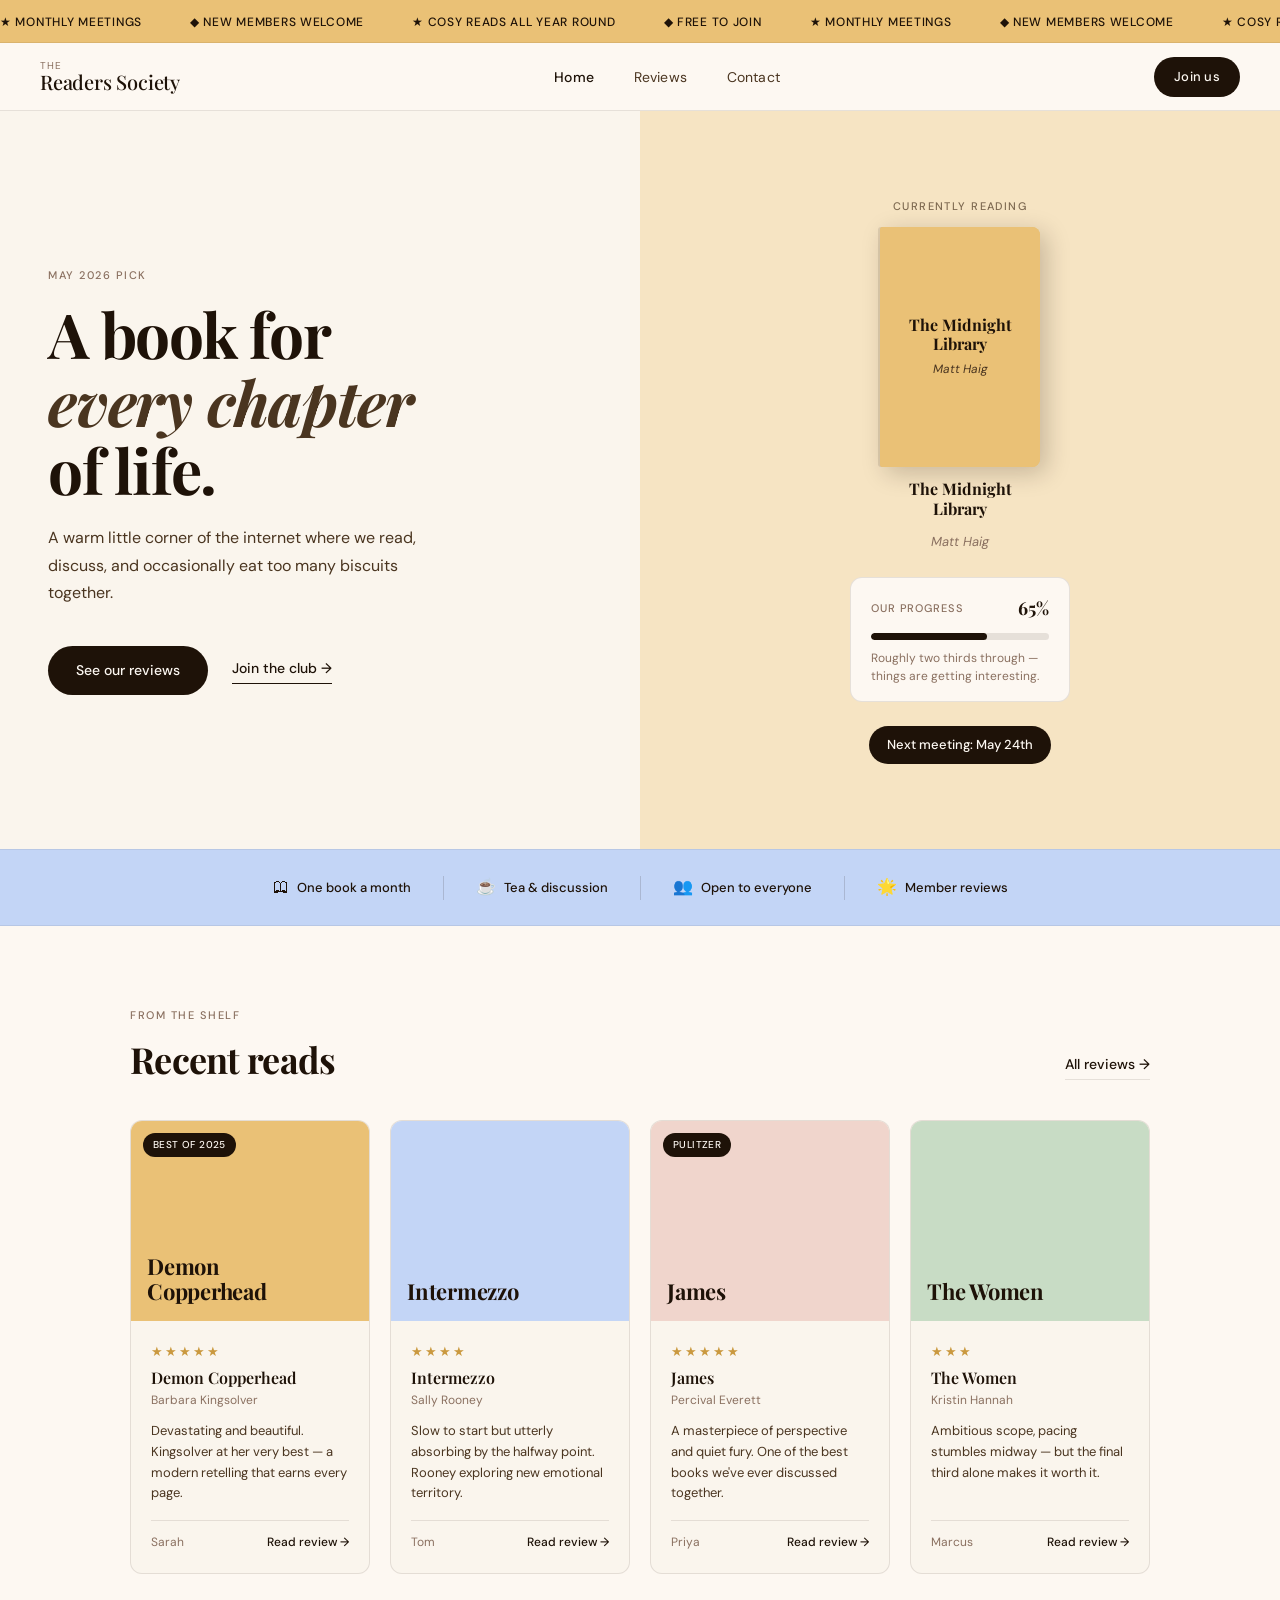
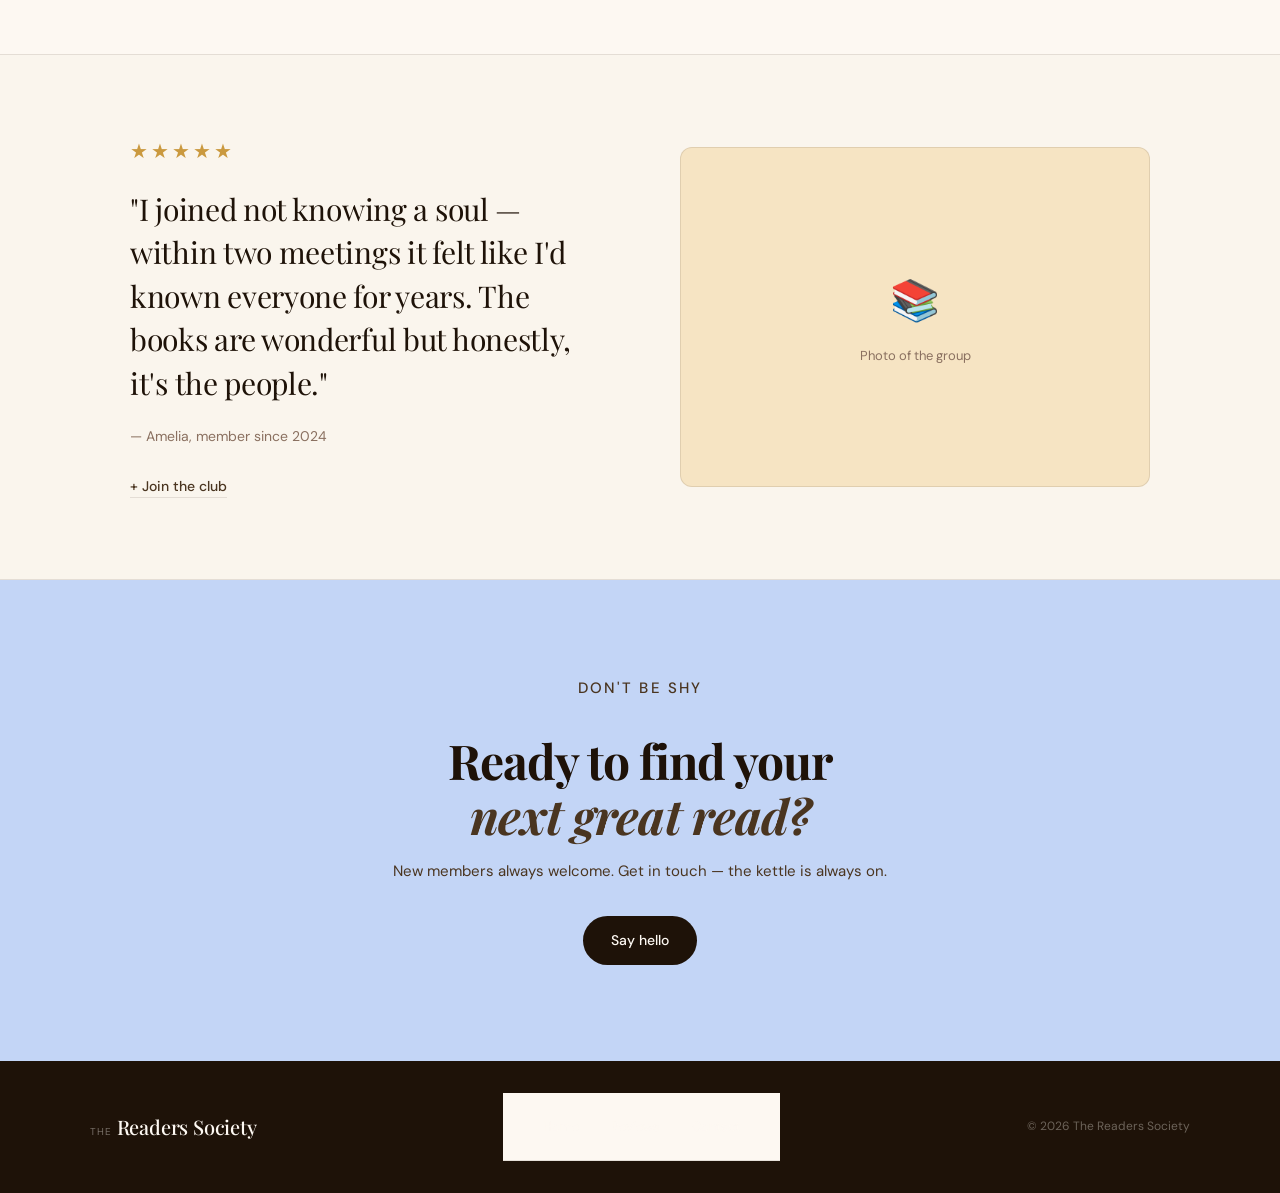
==== commit 5edaf9a4: "reading society -> readers society" ====
--- a/index.html
+++ b/index.html
@@ -3,7 +3,7 @@
 <head>
   <meta charset="UTF-8" />
   <meta name="viewport" content="width=device-width, initial-scale=1.0" />
-  <title>The Reading Society</title>
+  <title>The Readers Society</title>
   <link rel="preconnect" href="https://fonts.googleapis.com" />
   <link href="https://fonts.googleapis.com/css2?family=Playfair+Display:ital,wght@0,400;0,500;0,700;1,400;1,700&family=DM+Sans:wght@300;400;500&display=swap" rel="stylesheet" />
   <link rel="stylesheet" href="style.css" />
@@ -28,7 +28,7 @@
   <nav>
     <a href="index.html" class="logo">
       <span class="logo-word">the</span>
-      <span class="logo-main">Reading Society</span>
+      <span class="logo-main">Readers Society</span>
     </a>
     <ul class="nav-links">
       <li><a href="index.html" class="active">Home</a></li>
@@ -257,14 +257,14 @@
     <div class="footer-inner">
       <div class="footer-logo">
         <span class="logo-word">the</span>
-        <span class="logo-main">Reading Society</span>
+        <span class="logo-main">Readers Society</span>
       </div>
       <nav class="footer-links">
         <a href="index.html">Home</a>
         <a href="reviews.html">Reviews</a>
         <a href="contact.html">Contact</a>
       </nav>
-      <p class="footer-copy">&copy; 2026 The Reading Society</p>
+      <p class="footer-copy">&copy; 2026 The Readers Society</p>
     </div>
   </footer>
 
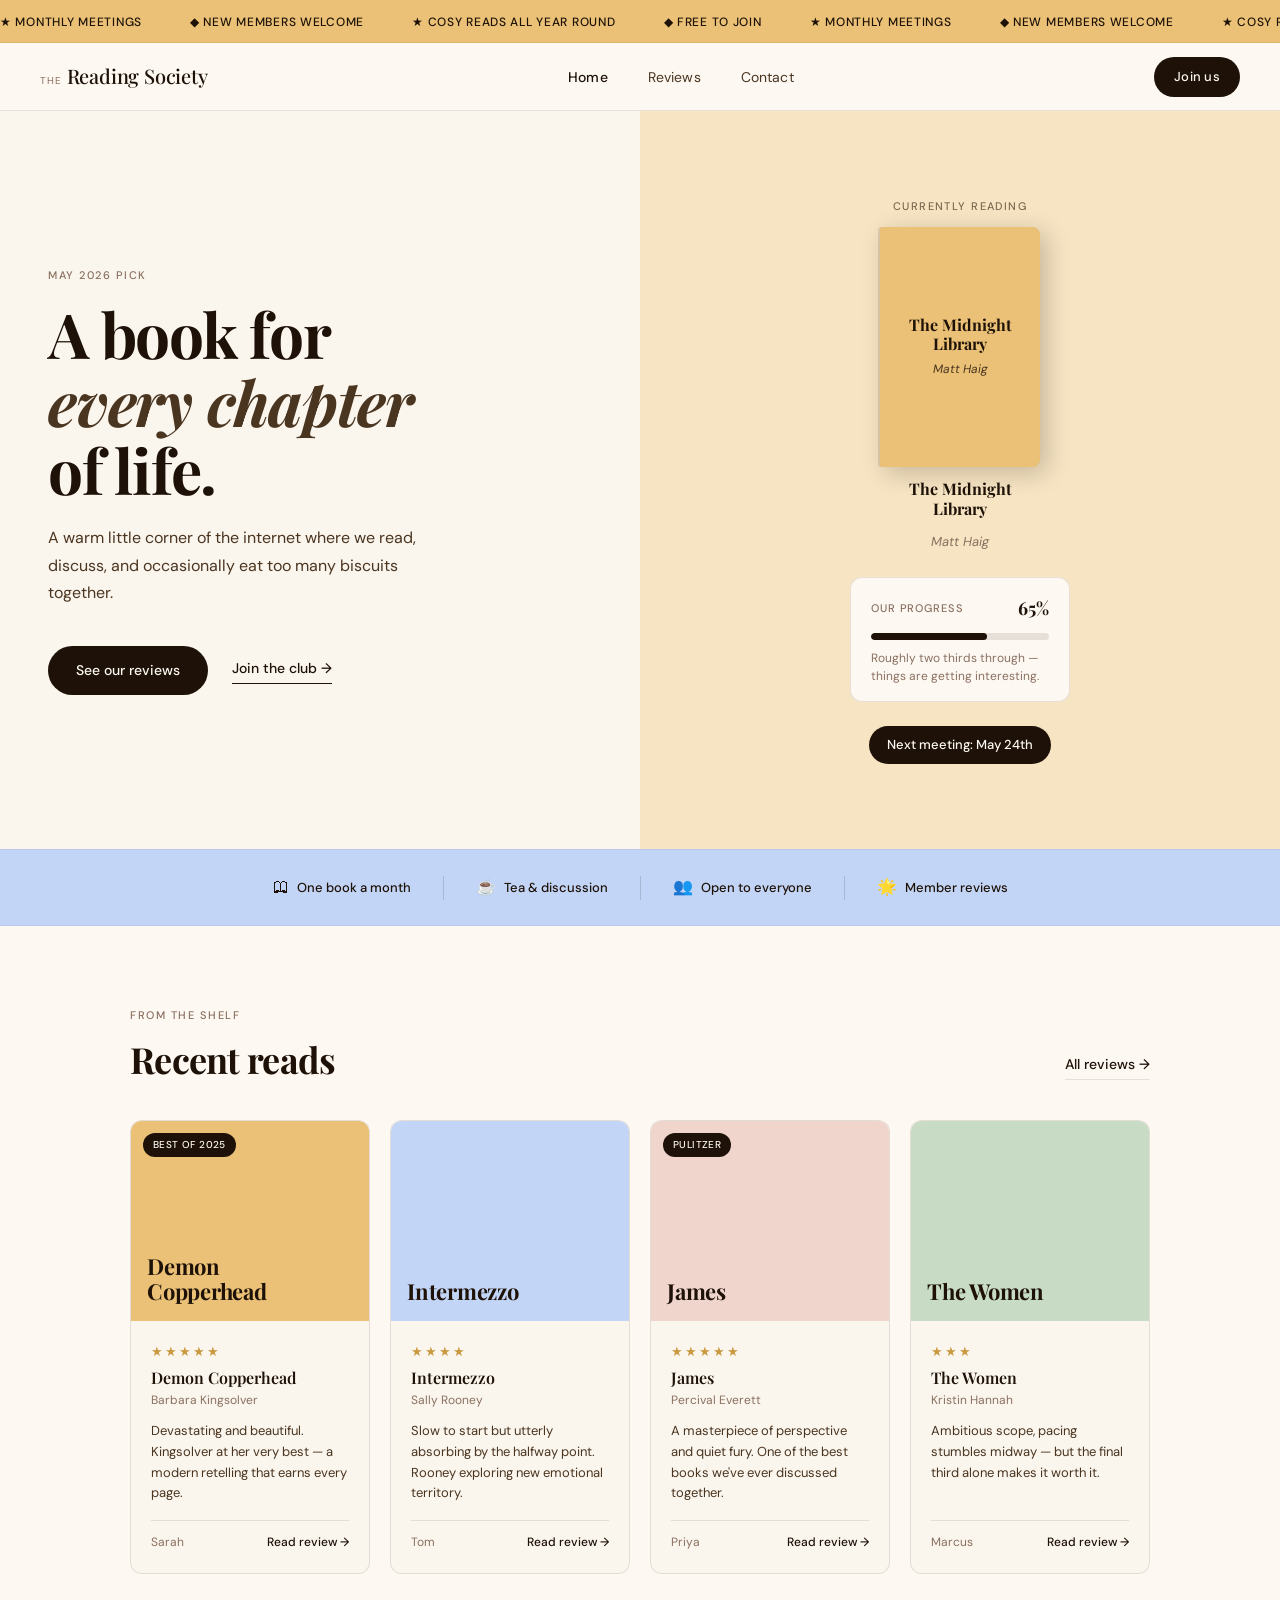
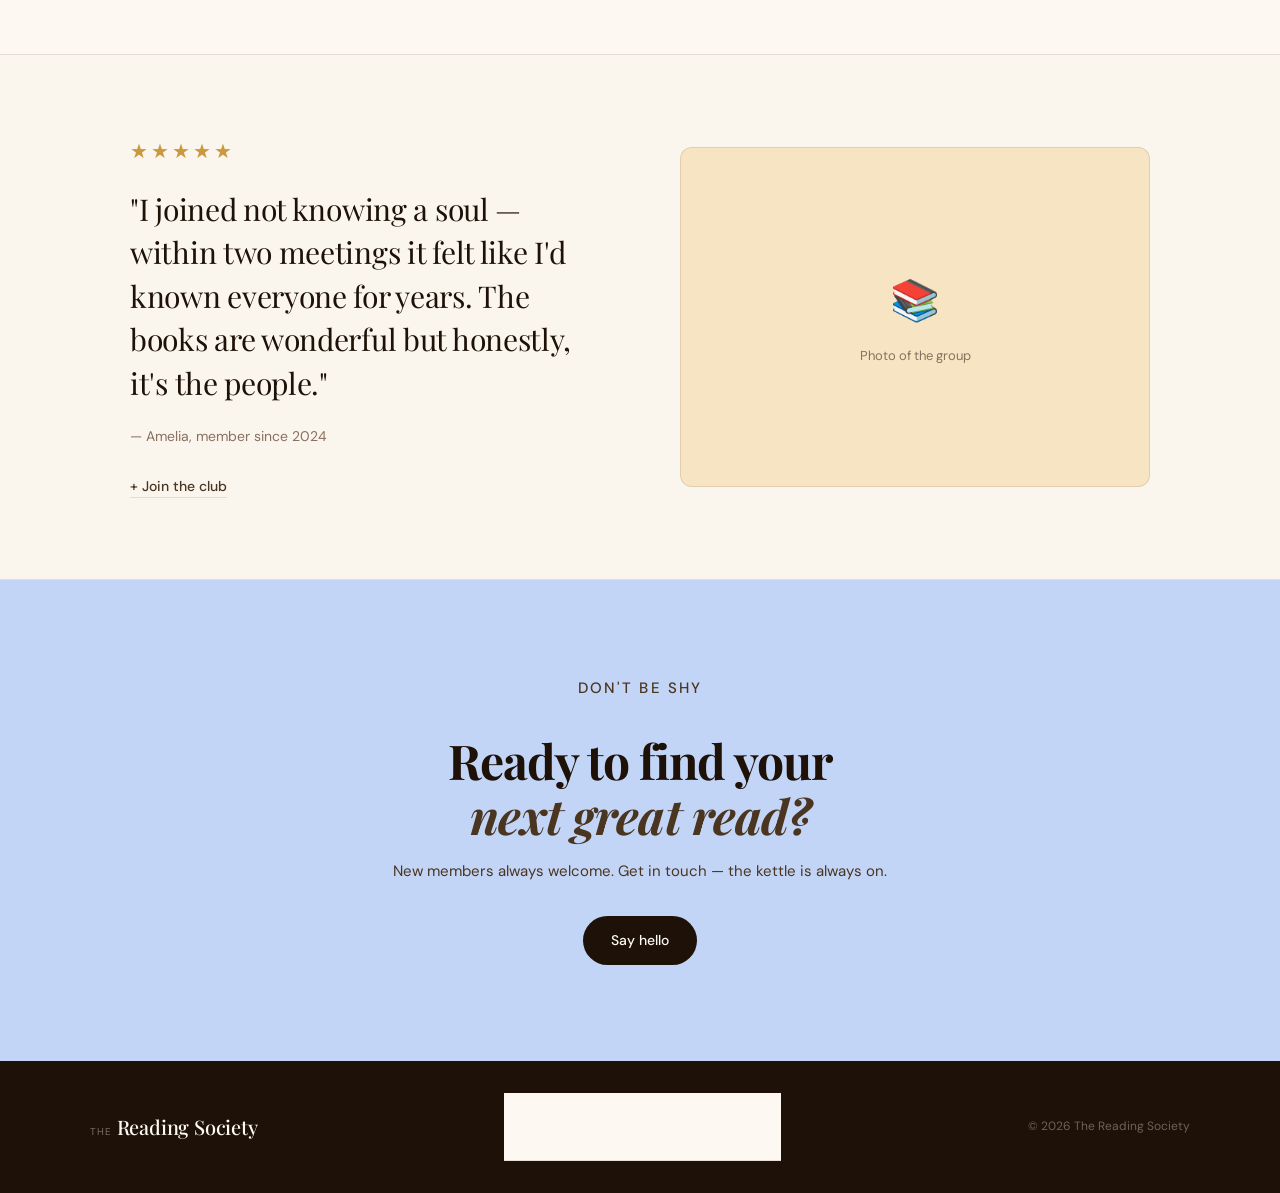
==== commit 281a9a7c: "Add files via upload" ====
--- a/index.html
+++ b/index.html
@@ -3,7 +3,7 @@
 <head>
   <meta charset="UTF-8" />
   <meta name="viewport" content="width=device-width, initial-scale=1.0" />
-  <title>The Readers Society</title>
+  <title>The Reading Society</title>
   <link rel="preconnect" href="https://fonts.googleapis.com" />
   <link href="https://fonts.googleapis.com/css2?family=Playfair+Display:ital,wght@0,400;0,500;0,700;1,400;1,700&family=DM+Sans:wght@300;400;500&display=swap" rel="stylesheet" />
   <link rel="stylesheet" href="style.css" />
@@ -26,9 +26,12 @@
 
   <!-- Nav -->
   <nav>
-    <a href="index.html" class="logo">
-      <span class="logo-word">the</span>
-      <span class="logo-main">Readers Society</span>
+    <a href="index.html" class="logo" id="nav-logo">
+      <img id="nav-logo-img" src="" alt="The Reading Society" style="display:none;height:40px;width:auto;object-fit:contain;" />
+      <span id="nav-logo-text">
+        <span class="logo-word">the</span>
+        <span class="logo-main">Reading Society</span>
+      </span>
     </a>
     <ul class="nav-links">
       <li><a href="index.html" class="active">Home</a></li>
@@ -87,6 +90,14 @@
   <script src="transitions.js"></script>
   <script>
     (function() {
+      // Load custom logo
+      var logoData = localStorage.getItem('rs_logo');
+      if (logoData) {
+        var img = document.getElementById('nav-logo-img');
+        var txt = document.getElementById('nav-logo-text');
+        if (img && txt) { img.src = logoData; img.style.display = 'block'; txt.style.display = 'none'; }
+      }
+
       var data = localStorage.getItem('rs_book_data');
       if (!data) return;
       try {
@@ -257,14 +268,14 @@
     <div class="footer-inner">
       <div class="footer-logo">
         <span class="logo-word">the</span>
-        <span class="logo-main">Readers Society</span>
+        <span class="logo-main">Reading Society</span>
       </div>
       <nav class="footer-links">
         <a href="index.html">Home</a>
         <a href="reviews.html">Reviews</a>
         <a href="contact.html">Contact</a>
       </nav>
-      <p class="footer-copy">&copy; 2026 The Readers Society</p>
+      <p class="footer-copy">&copy; 2026 The Reading Society</p>
     </div>
   </footer>
 
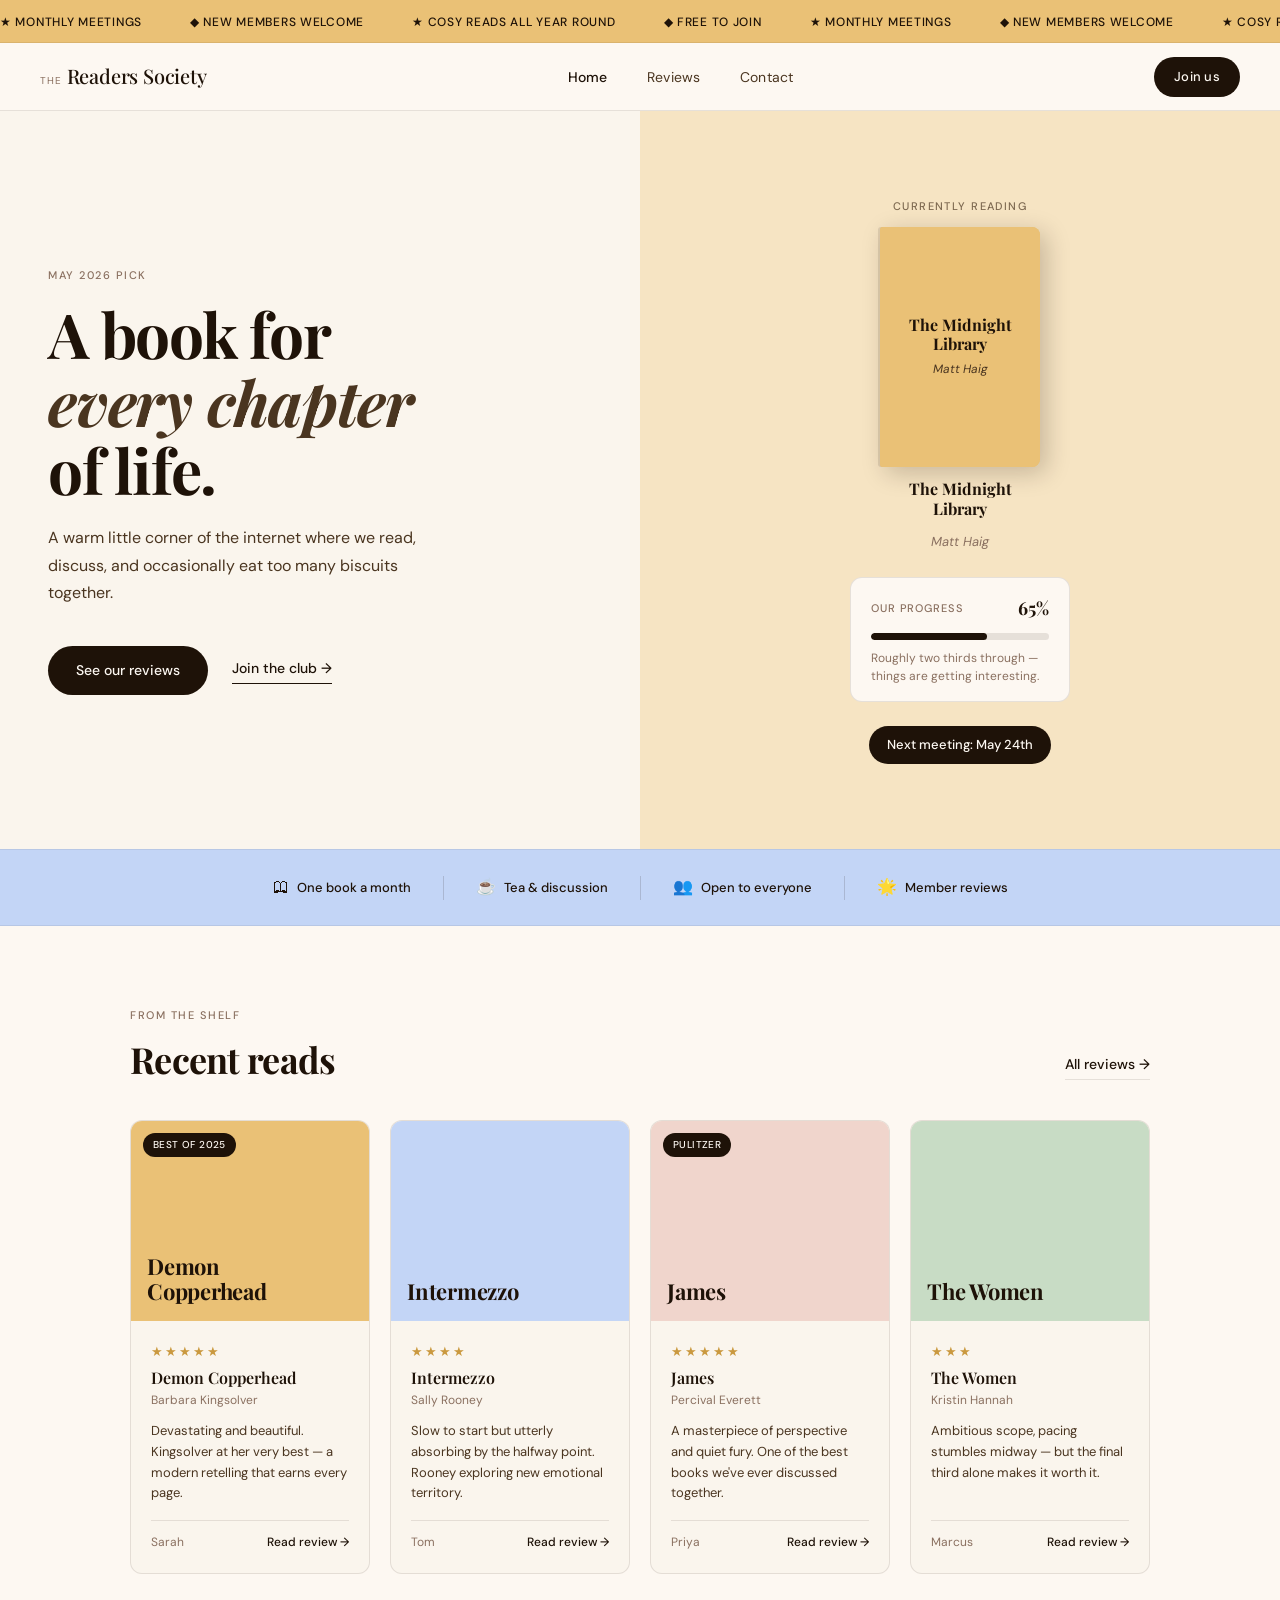
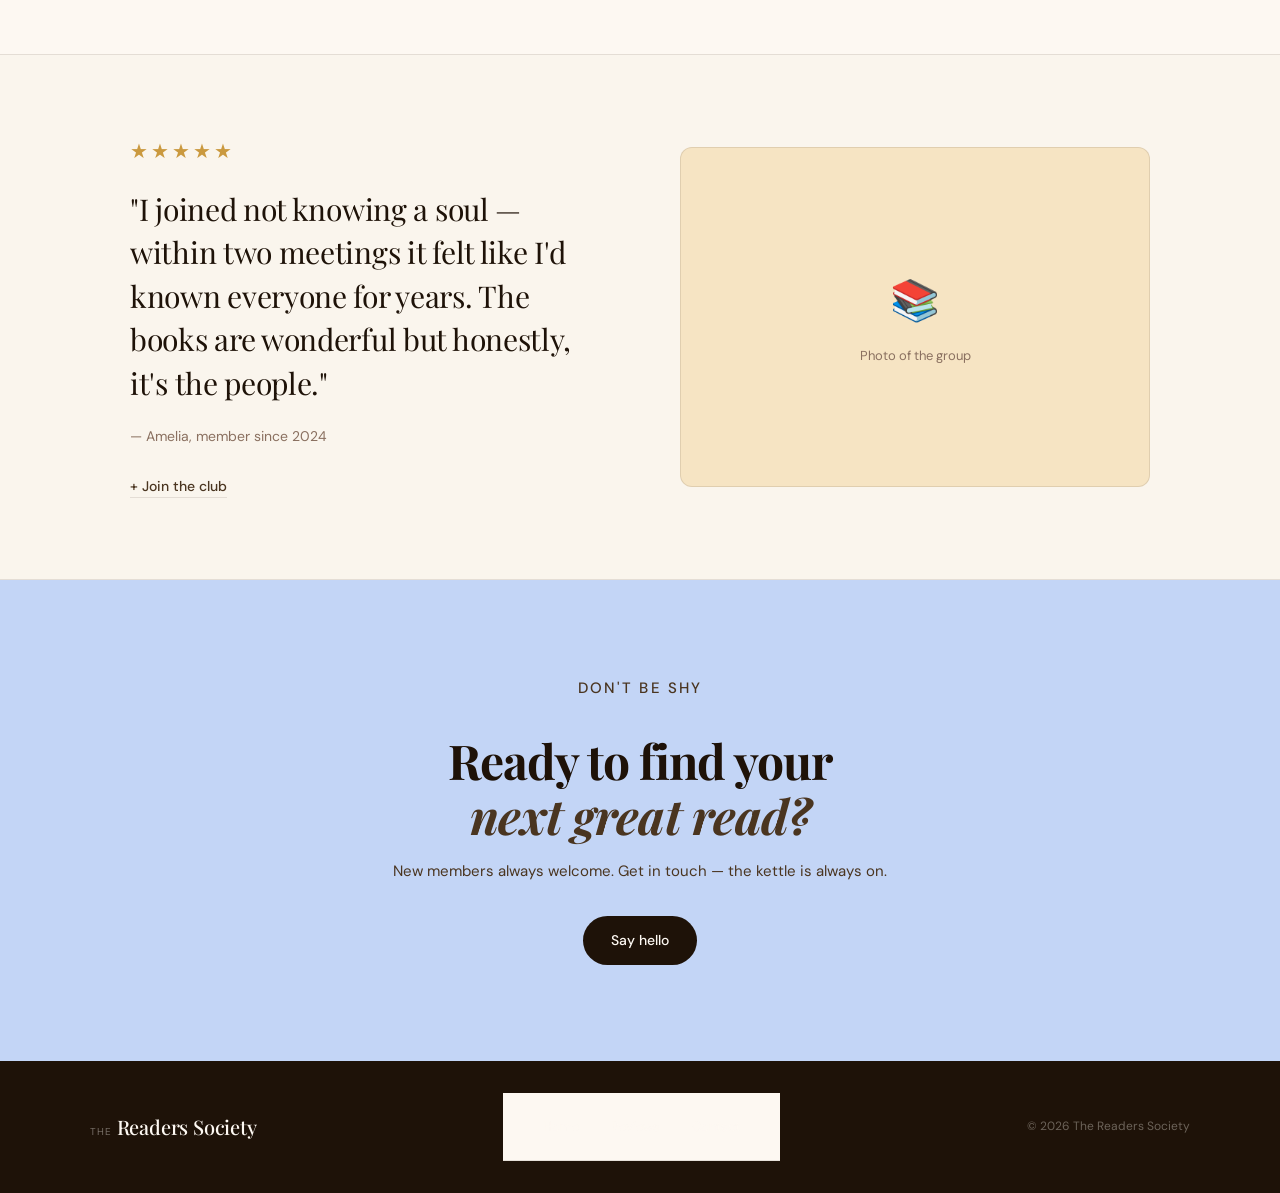
==== commit 374fd7d5: "Add files via upload" ====
--- a/index.html
+++ b/index.html
@@ -3,7 +3,7 @@
 <head>
   <meta charset="UTF-8" />
   <meta name="viewport" content="width=device-width, initial-scale=1.0" />
-  <title>The Reading Society</title>
+  <title>The Readers Society</title>
   <link rel="preconnect" href="https://fonts.googleapis.com" />
   <link href="https://fonts.googleapis.com/css2?family=Playfair+Display:ital,wght@0,400;0,500;0,700;1,400;1,700&family=DM+Sans:wght@300;400;500&display=swap" rel="stylesheet" />
   <link rel="stylesheet" href="style.css" />
@@ -27,10 +27,10 @@
   <!-- Nav -->
   <nav>
     <a href="index.html" class="logo" id="nav-logo">
-      <img id="nav-logo-img" src="" alt="The Reading Society" style="display:none;height:40px;width:auto;object-fit:contain;" />
+      <img id="nav-logo-img" src="" alt="The Readers Society" style="display:none;height:80px;width:auto;object-fit:contain;" />
       <span id="nav-logo-text">
         <span class="logo-word">the</span>
-        <span class="logo-main">Reading Society</span>
+        <span class="logo-main">Readers Society</span>
       </span>
     </a>
     <ul class="nav-links">
@@ -90,12 +90,17 @@
   <script src="transitions.js"></script>
   <script>
     (function() {
-      // Load custom logo
       var logoData = localStorage.getItem('rs_logo');
+      var logoSize = localStorage.getItem('rs_logo_size') || '48';
       if (logoData) {
         var img = document.getElementById('nav-logo-img');
         var txt = document.getElementById('nav-logo-text');
-        if (img && txt) { img.src = logoData; img.style.display = 'block'; txt.style.display = 'none'; }
+        if (img && txt) {
+          img.src = logoData;
+          img.style.height = logoSize + 'px';
+          img.style.display = 'block';
+          txt.style.display = 'none';
+        }
       }
 
       var data = localStorage.getItem('rs_book_data');
@@ -268,14 +273,14 @@
     <div class="footer-inner">
       <div class="footer-logo">
         <span class="logo-word">the</span>
-        <span class="logo-main">Reading Society</span>
+        <span class="logo-main">Readers Society</span>
       </div>
       <nav class="footer-links">
         <a href="index.html">Home</a>
         <a href="reviews.html">Reviews</a>
         <a href="contact.html">Contact</a>
       </nav>
-      <p class="footer-copy">&copy; 2026 The Reading Society</p>
+      <p class="footer-copy">&copy; 2026 The Readers Society</p>
     </div>
   </footer>
 
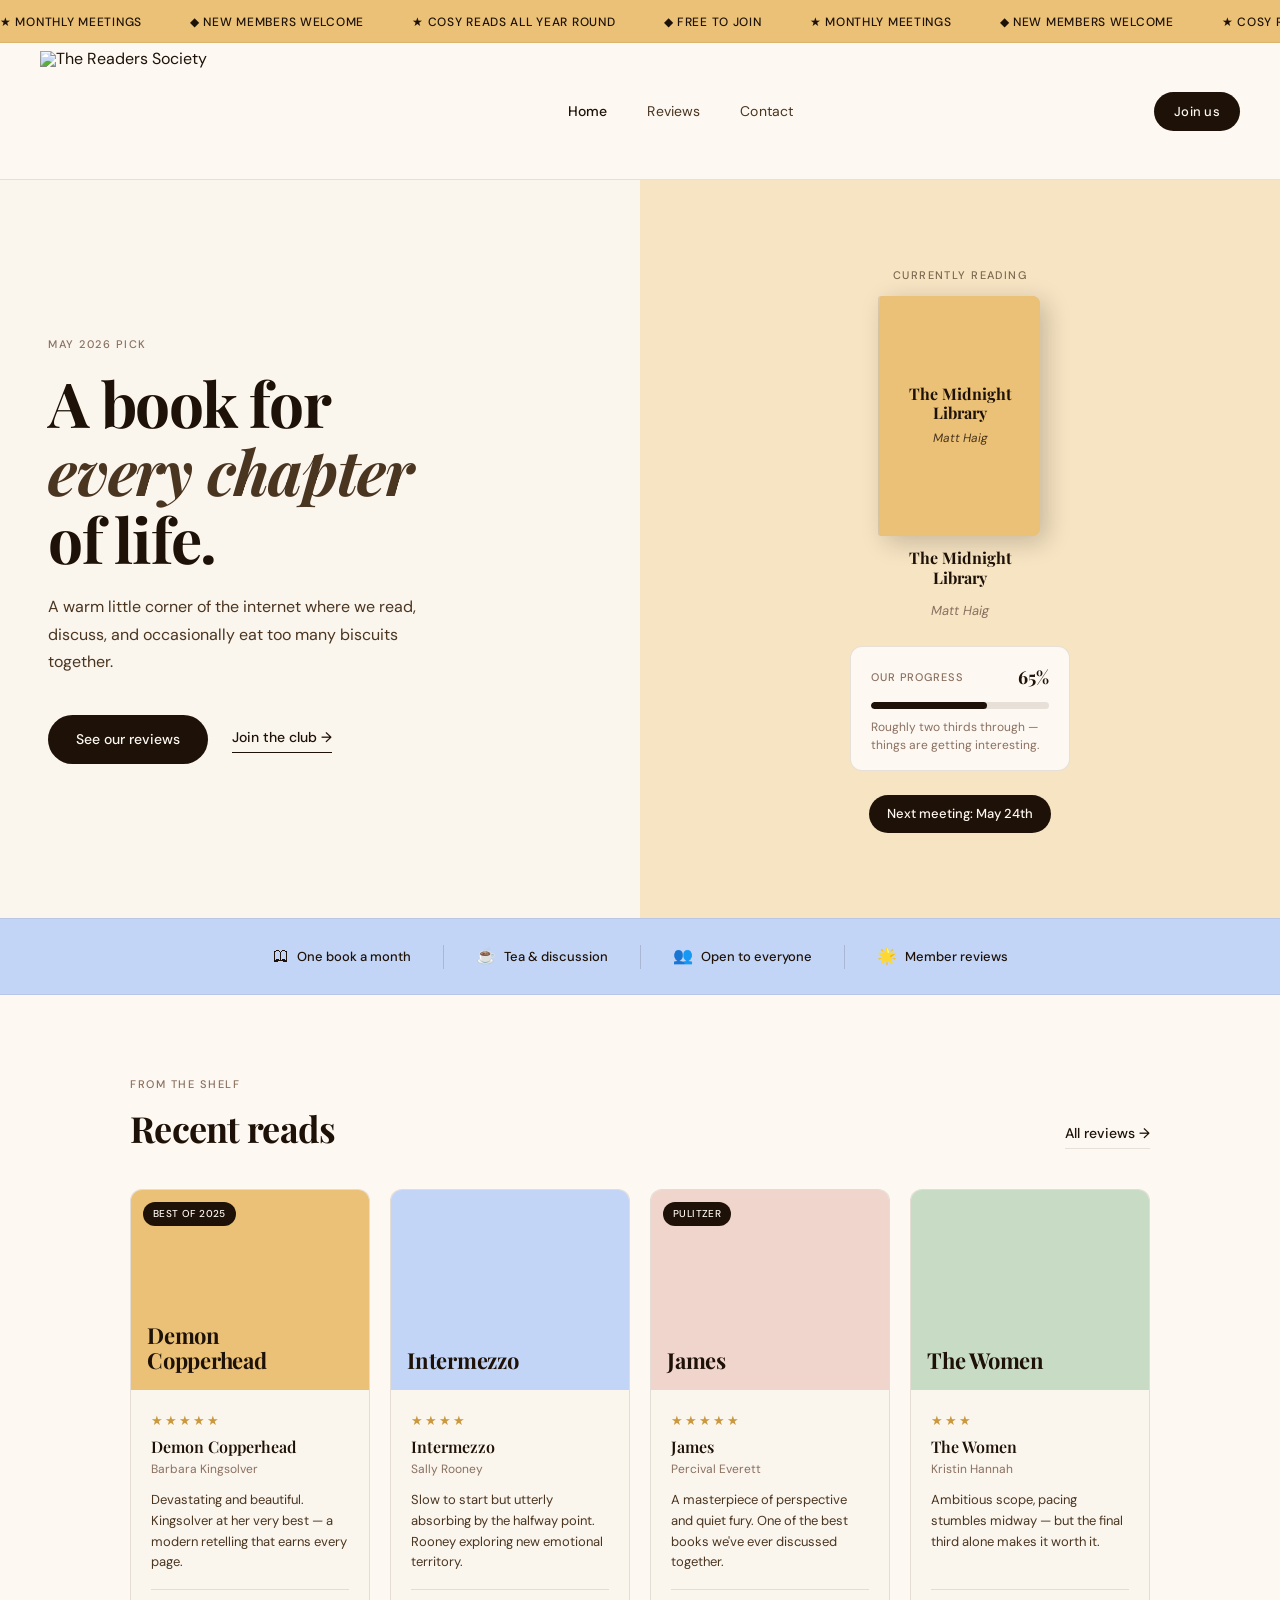
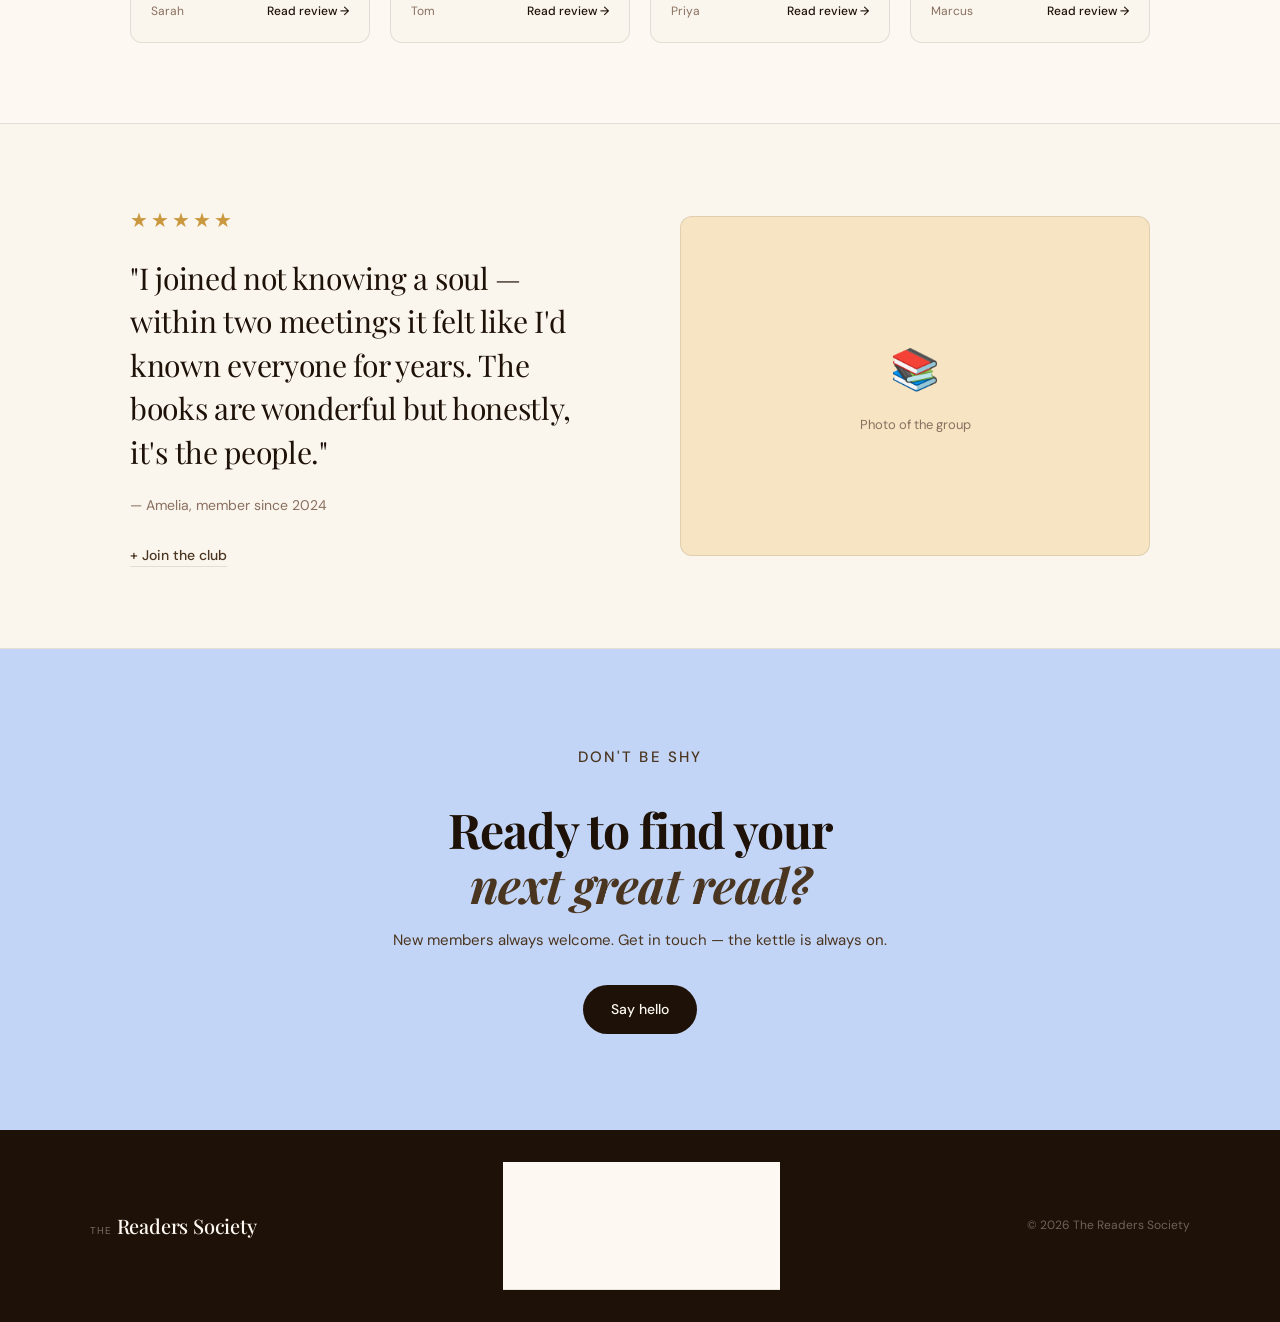
==== commit ef5abb97: "Add files via upload" ====
--- a/index.html
+++ b/index.html
@@ -26,12 +26,8 @@
 
   <!-- Nav -->
   <nav>
-    <a href="index.html" class="logo" id="nav-logo">
-      <img id="nav-logo-img" src="" alt="The Readers Society" style="display:none;height:80px;width:auto;object-fit:contain;" />
-      <span id="nav-logo-text">
-        <span class="logo-word">the</span>
-        <span class="logo-main">Readers Society</span>
-      </span>
+    <a href="index.html" class="logo">
+      <img src="readinglogo.png" alt="The Readers Society" style="height:120px;width:auto;object-fit:contain;" />
     </a>
     <ul class="nav-links">
       <li><a href="index.html" class="active">Home</a></li>
@@ -90,23 +86,9 @@
   <script src="transitions.js"></script>
   <script>
     (function() {
-      var logoData = localStorage.getItem('rs_logo');
-      var logoSize = localStorage.getItem('rs_logo_size') || '48';
-      if (logoData) {
-        var img = document.getElementById('nav-logo-img');
-        var txt = document.getElementById('nav-logo-text');
-        if (img && txt) {
-          img.src = logoData;
-          img.style.height = logoSize + 'px';
-          img.style.display = 'block';
-          txt.style.display = 'none';
-        }
-      }
-
-      var data = localStorage.getItem('rs_book_data');
-      if (!data) return;
-      try {
-        var d = JSON.parse(data);
+
+
+      function applyData(d) {
         if (d.title) {
           document.getElementById('hero-book-title').textContent = d.title;
           var fb = document.getElementById('hero-book-title-fb');
@@ -118,22 +100,36 @@
           if (fba) fba.textContent = d.author;
         }
         if (d.googleBooksId) {
-          var img = document.getElementById('hero-cover-img');
-          if (img) {
-            img.src = 'https://books.google.com/books/content?id=' + d.googleBooksId + '&printsec=frontcover&img=1&zoom=2';
-            img.style.display = '';
+          var coverImg = document.getElementById('hero-cover-img');
+          if (coverImg) {
+            coverImg.style.opacity = '0';
+            coverImg.src = 'https://books.google.com/books/content?id=' + d.googleBooksId + '&printsec=frontcover&img=1&zoom=2';
+            coverImg.onload = function() { coverImg.style.transition = 'opacity 0.4s'; coverImg.style.opacity = '1'; };
+            coverImg.style.display = '';
             var fb2 = document.getElementById('book-img-fallback');
             if (fb2) fb2.style.display = 'none';
           }
         }
-        if (d.meeting)  document.getElementById('hero-meeting').textContent     = 'Next meeting: ' + d.meeting;
+        if (d.meeting) document.getElementById('hero-meeting').textContent = 'Next meeting: ' + d.meeting;
         if (d.progress !== undefined) {
           var pct = Math.min(100, Math.max(0, d.progress));
-          document.getElementById('progress-pct').textContent    = pct + '%';
-          document.getElementById('progress-fill').style.width   = pct + '%';
+          document.getElementById('progress-pct').textContent  = pct + '%';
+          document.getElementById('progress-fill').style.width = pct + '%';
         }
         if (d.note) document.getElementById('progress-sub').textContent = d.note;
-      } catch(e) {}
+      }
+
+      // Fetch live from JSONBin — visible to all visitors
+      fetch('https://api.jsonbin.io/v3/b/69f69d14856a6821899cf165/latest', {
+        headers: { 'X-Master-Key': '$2a$10$7q3BXMJS3T97UFpTh1iskOyAWNepdku10jdKh/a9niCX4iCsLAPGm' }
+      })
+      .then(function(r) { return r.json(); })
+      .then(function(data) { if (data && data.record) applyData(data.record); })
+      .catch(function() {
+        // Offline fallback to localStorage
+        var cached = localStorage.getItem('rs_book_data');
+        if (cached) { try { applyData(JSON.parse(cached)); } catch(e) {} }
+      });
     })();
   </script>
 
--- a/style.css
+++ b/style.css
@@ -66,7 +66,10 @@
   align-items: center;
   justify-content: space-between;
   padding: 0 2.5rem;
-  height: 68px;
+  height: auto;
+  min-height: 128px;
+  padding-top: 8px;
+  padding-bottom: 8px;
   background: var(--cream);
   border-bottom: 1px solid var(--border);
   position: sticky;
